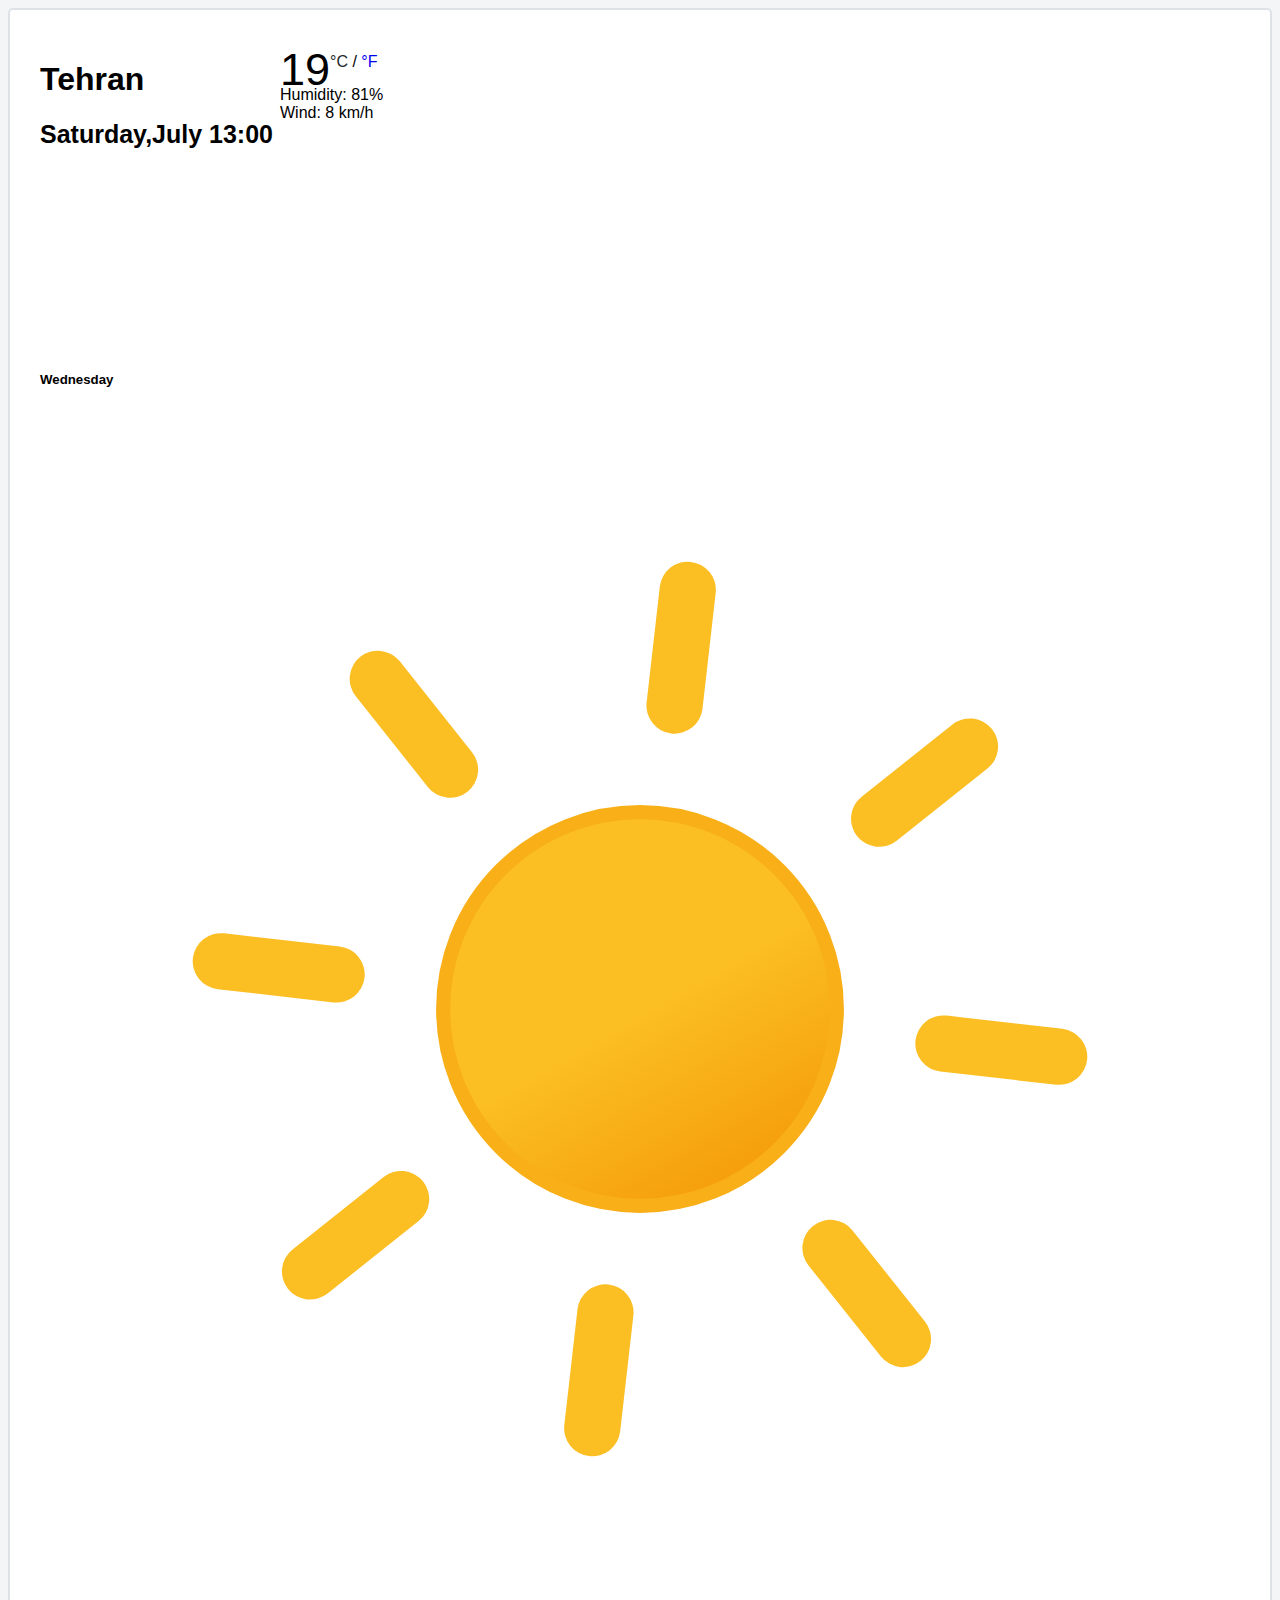
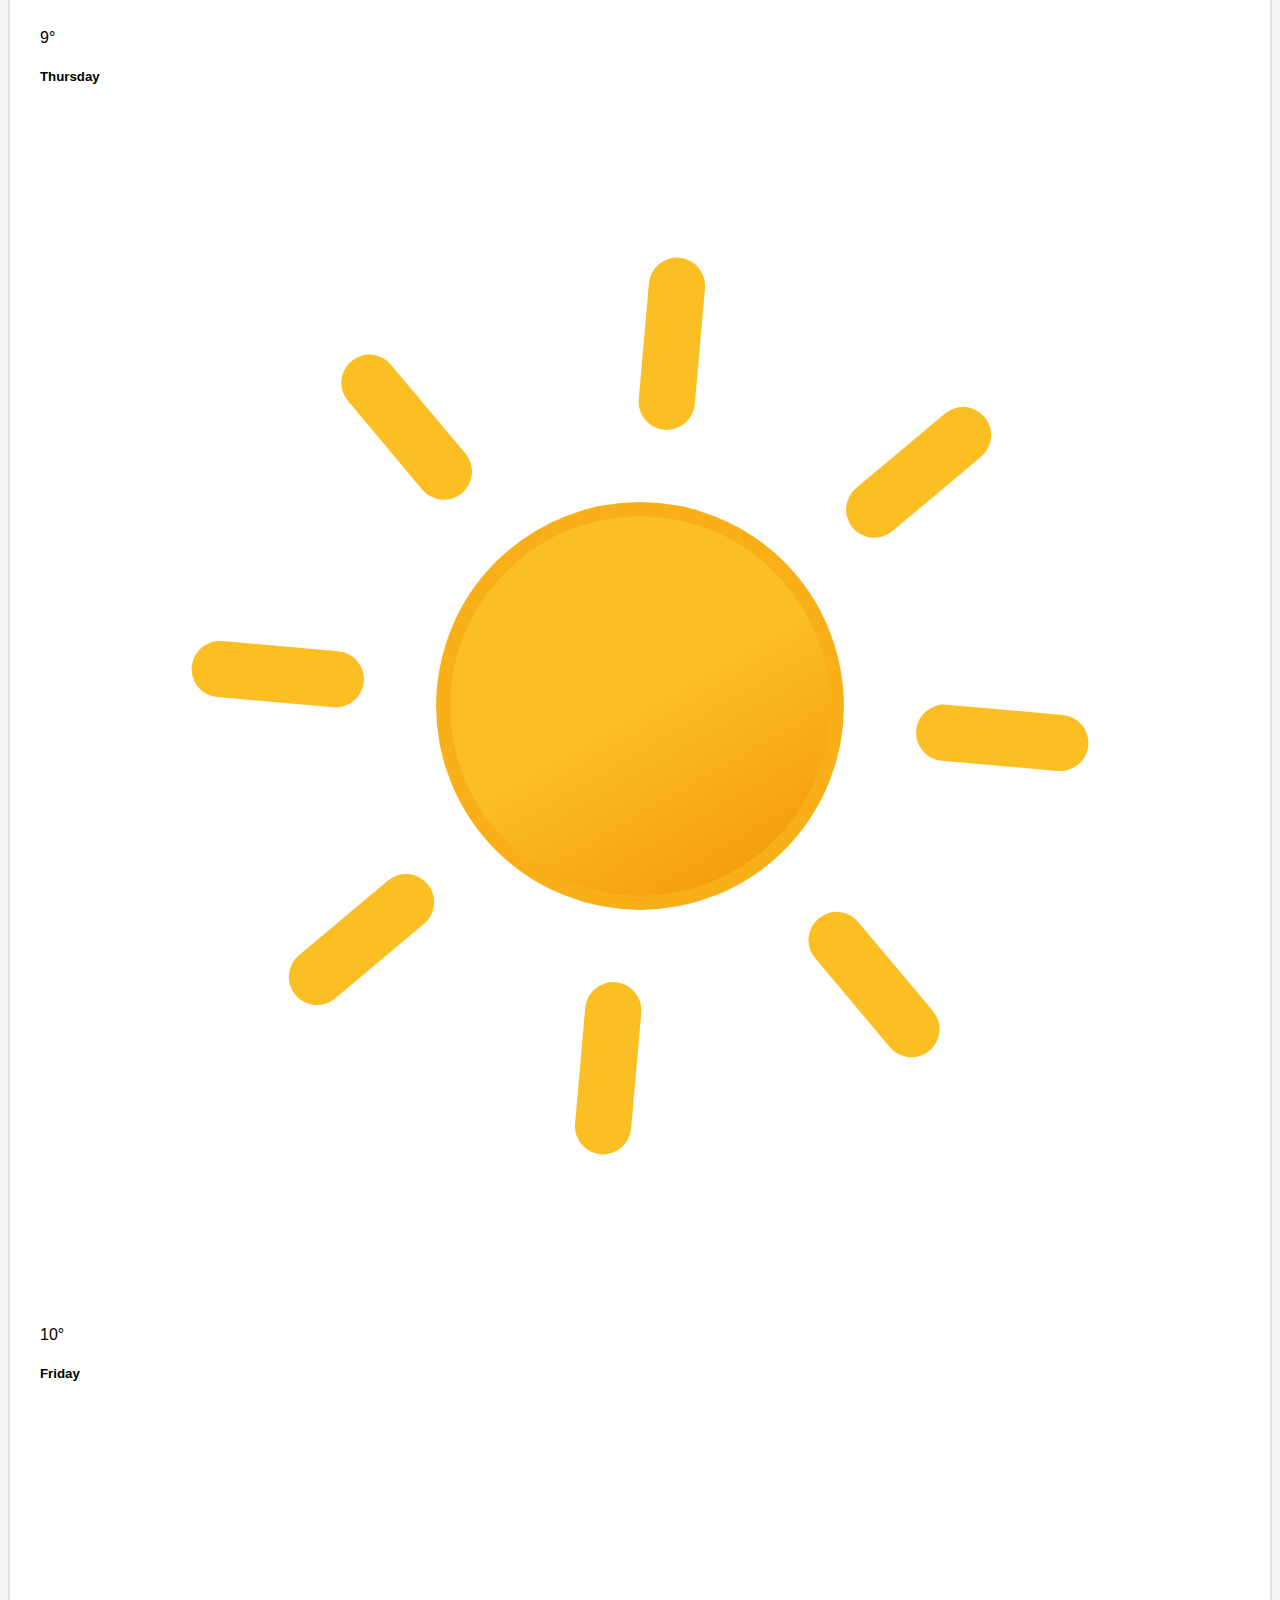
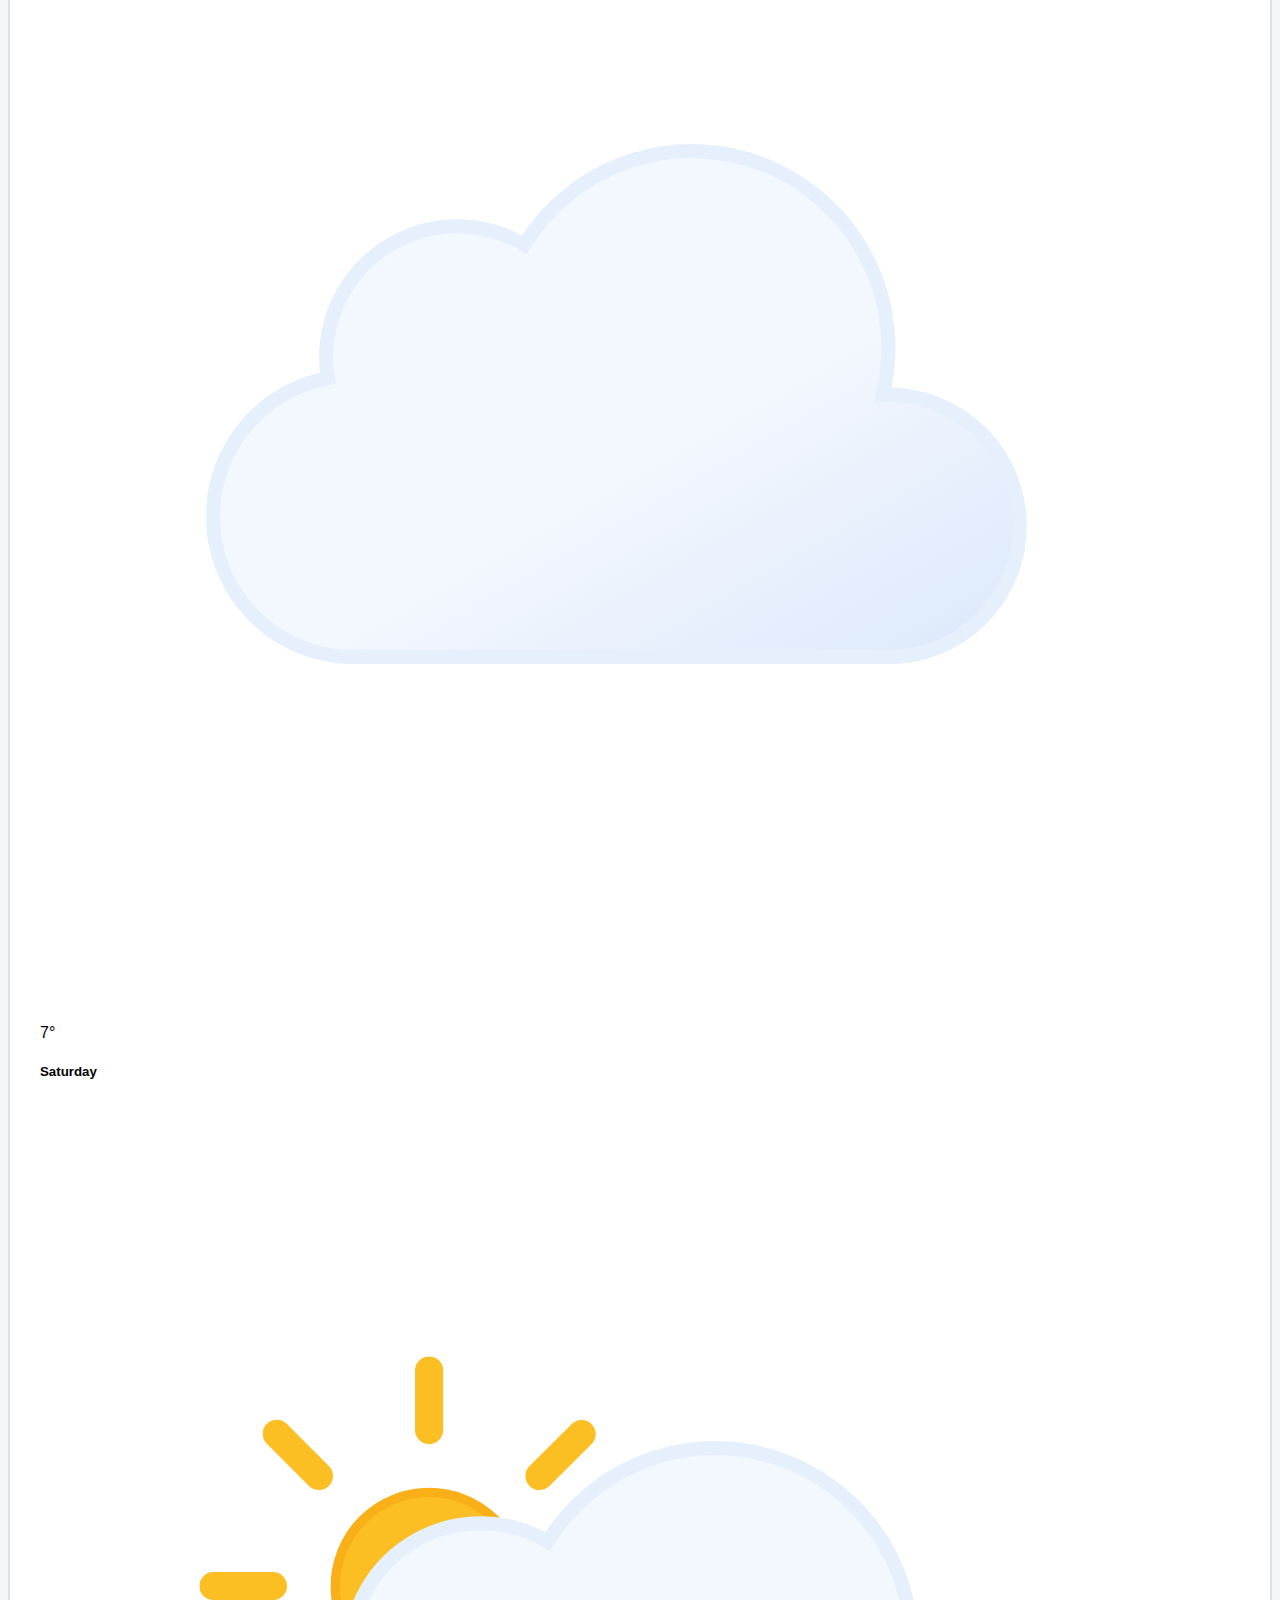
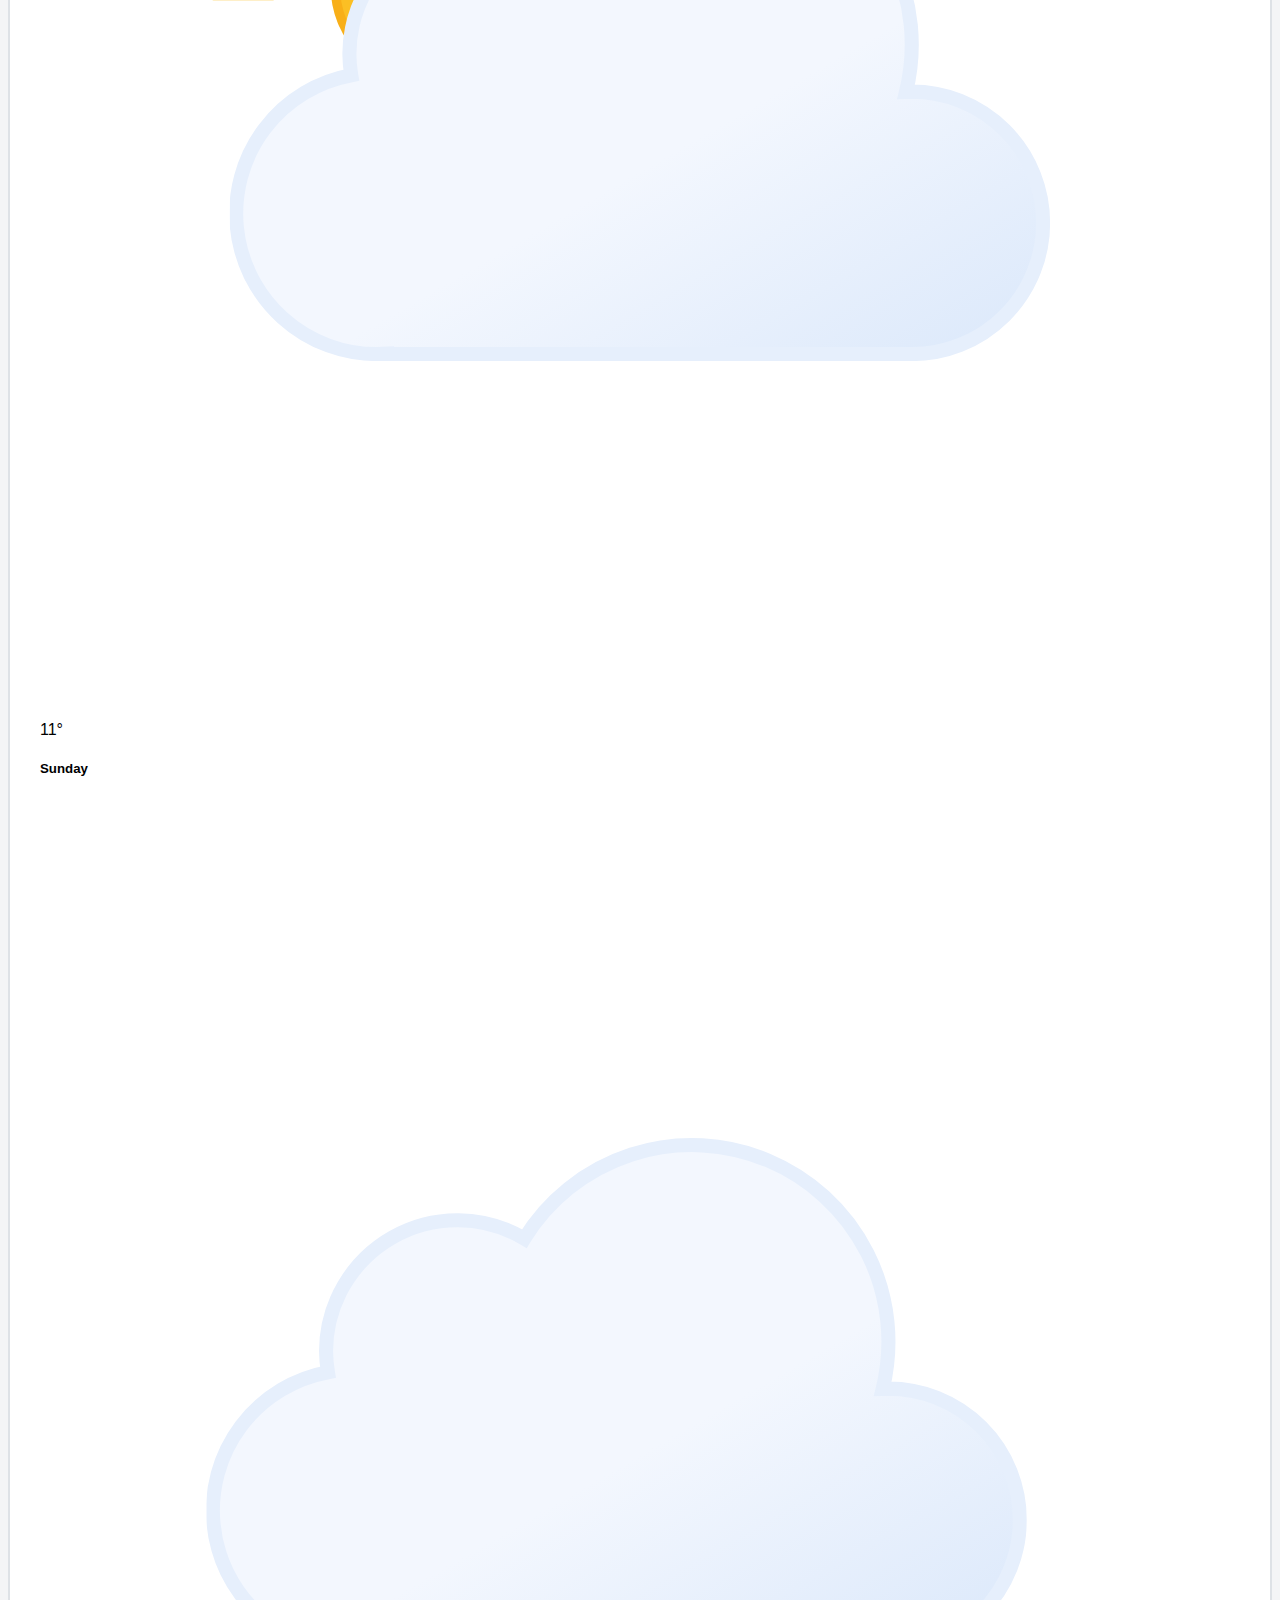
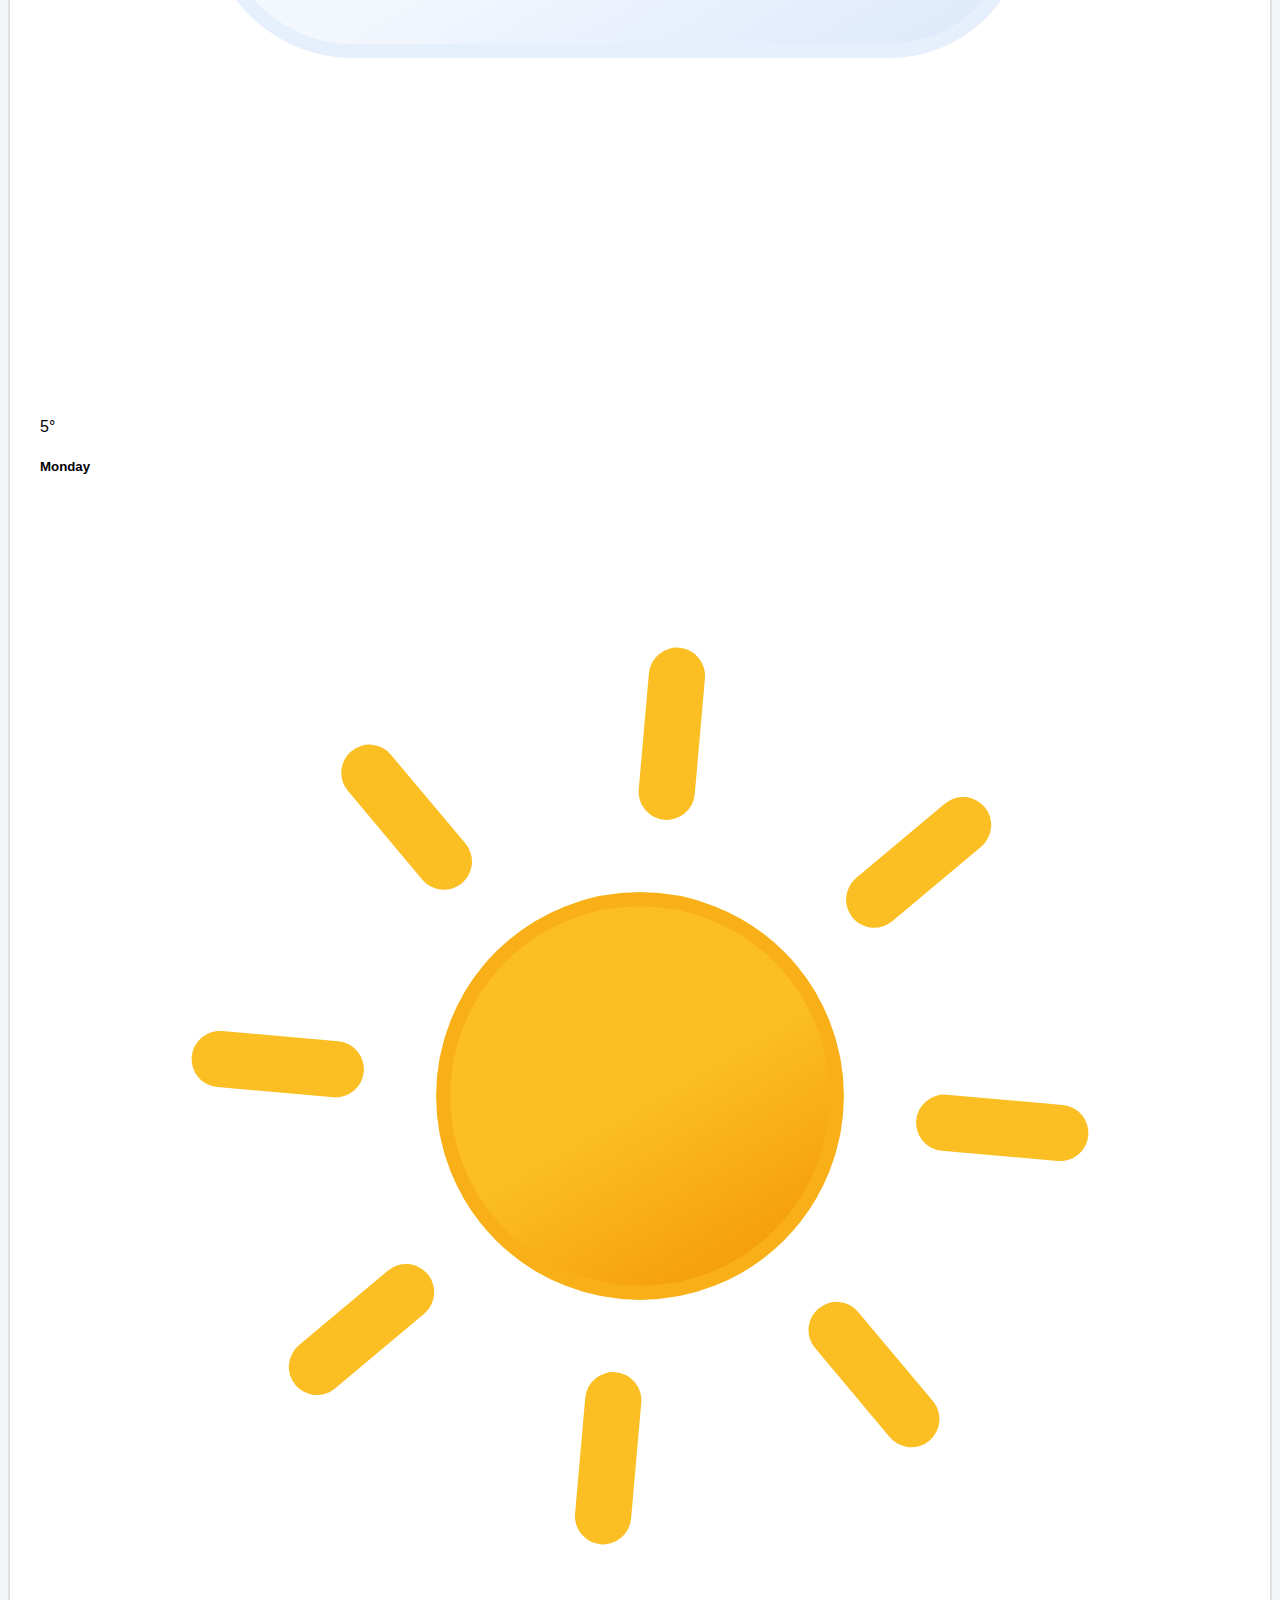
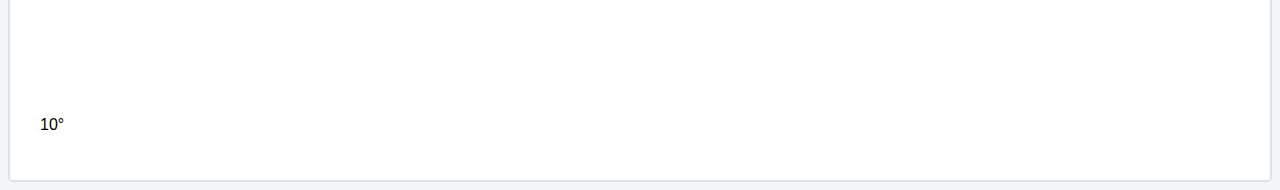
==== weather.html @ 07a8000a "Converted units" ====
<!DOCTYPE html>
<html lang="en">
  <head>
    <meta charset="UTF-8" />
    <meta name="viewport" content="width=device-width, initial-scale=1.0" />
    <title>Weather app</title>
    <link
      href="https://cdn.jsdelivr.net/npm/bootstrap@5.3.1/dist/css/bootstrap.min.css"
      rel="stylesheet"
      integrity="sha384-4bw+/aepP/YC94hEpVNVgiZdgIC5+VKNBQNGCHeKRQN+PtmoHDEXuppvnDJzQIu9"
      crossorigin="anonymous"
    />
    <link rel="stylesheet" href="src/weather.css" />
    <script src="https://cdn.jsdelivr.net/npm/axios@1.1.2/dist/axios.min.js"></script>
  </head>
  <body>
    <div class="container">
      <div>
        <h1 id="city">Tehran</h1>
        <h2>Tue,January24 23:59</h2>
        <div class="card" style="width: 18rem">
          <img src="" class="card-img-top" alt="" id="icon" />
          <div class="card-body"></div>
        </div>
        <ul>
          <li>
            <span id="tempreature">19</span
            ><span class="units"
              ><a href="#" id="celsiusLink" class="active">°C</a> /
              <a href="#" id="fahrenhietLink">°F</a></span
            >
          </li>
          <li class="description">Humidity: <span id="humidity">81</span>%</li>
          <li class="description">Wind: <span id="wind">8</span> km/h</li>
        </ul>
        <form id="search-form">
          <div class="row">
            <div class="col-9">
              <input
                id="search-city"
                type="search"
                placeholder="Search a city"
                class="form-control"
              />
            </div>
            <div class="col-3">
              <input
                type="submit"
                value="search"
                class="form-control btn btn-primary"
              />
              <button type="button" class="btn btn-info">Current</button>
            </div>
          </div>
        </form>
        <div class="row">
          <div class="col-sm-2 mb-3 mb-sm-0">
            <div class="card">
              <div class="card-body">
                <h5 class="card-title">Wednesday</h5>
                <img src="media/clear-day.svg" class="free" />
                <p class="card-text">9°</p>
              </div>
            </div>
          </div>
          <div class="col-sm-2">
            <div class="card">
              <div class="card-body">
                <h5 class="card-title">Thursday</h5>
                <img src="media/clear-day.svg" class="free" />
                <p class="card-text">10°</p>
              </div>
            </div>
          </div>
          <div class="col-sm-2">
            <div class="card">
              <div class="card-body">
                <h5 class="card-title">Friday</h5>
                <img src="media/cloudy.svg" class="free" />
                <p class="card-text">7°</p>
              </div>
            </div>
          </div>
          <div class="col-sm-2">
            <div class="card">
              <div class="card-body">
                <h5 class="card-title">Saturday</h5>
                <img src="media/partly-cloudy-day.svg" class="free" />
                <p class="card-text">11°</p>
              </div>
            </div>
          </div>
          <div class="col-sm-2">
            <div class="card">
              <div class="card-body">
                <h5 class="card-title">Sunday</h5>
                <img src="media/cloudy.svg" class="free" />
                <p class="card-text">5°</p>
              </div>
            </div>
          </div>
          <div class="col-sm-2">
            <div class="card">
              <div class="card-body">
                <h5 class="card-title">Monday</h5>
                <img src="media/clear-day.svg" class="free" />
                <p class="card-text">10°</p>
              </div>
            </div>
          </div>
        </div>
      </div>
    </div>
  </body>
  <script src="src/weather.js"></script>
</html>
---- src/weather.css ----
body {
  background-color: #f4f5f6;
  font-family: Arial, Helvetica, sans-serif;
}
.container {
  padding: 30px;
  border: 2px solid #dee2e6;
  border-radius: 5px;
  background-color: #fff;
}
h2 {
  font-size: 25px;
}
#icon {
  max-width: 60%;
}
ul {
  list-style: none;
  position: relative;
  bottom: 160px;
  left: 200px;
}
#tempreature {
  font-size: 45px;
}
.units {
  position: relative;
  bottom: 18px;
}
a {
  text-decoration: none;
}
.active {
  color: #212529;

  cursor: default;
}
.active:hover {
  text-decoration: none;
}
.description {
  position: relative;
  bottom: 10px;
}
form {
  position: relative;
  max-width: 450px;
  bottom: 425px;
  left: 500px;
}
.btn-info {
  position: relative;
  bottom: 38px;
  left: 120px;
}

.card {
  border-color: #fff;
}
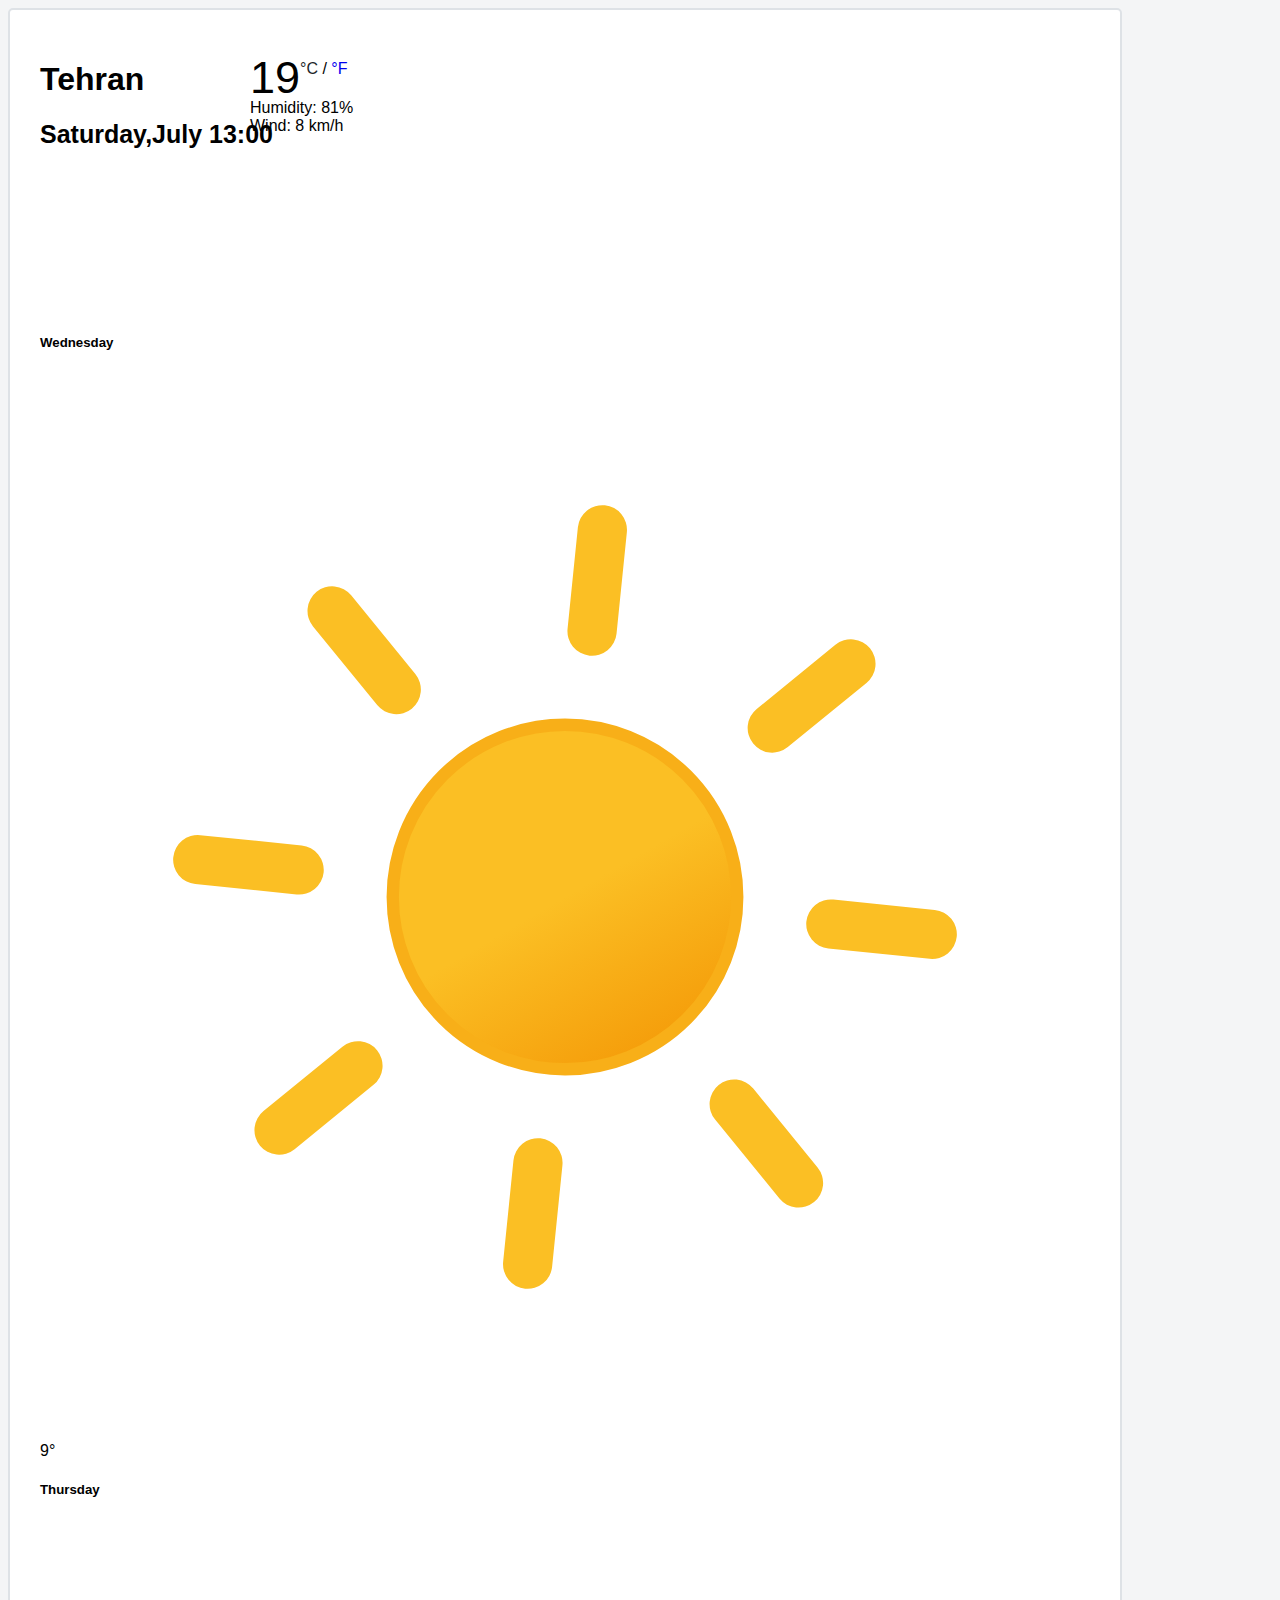
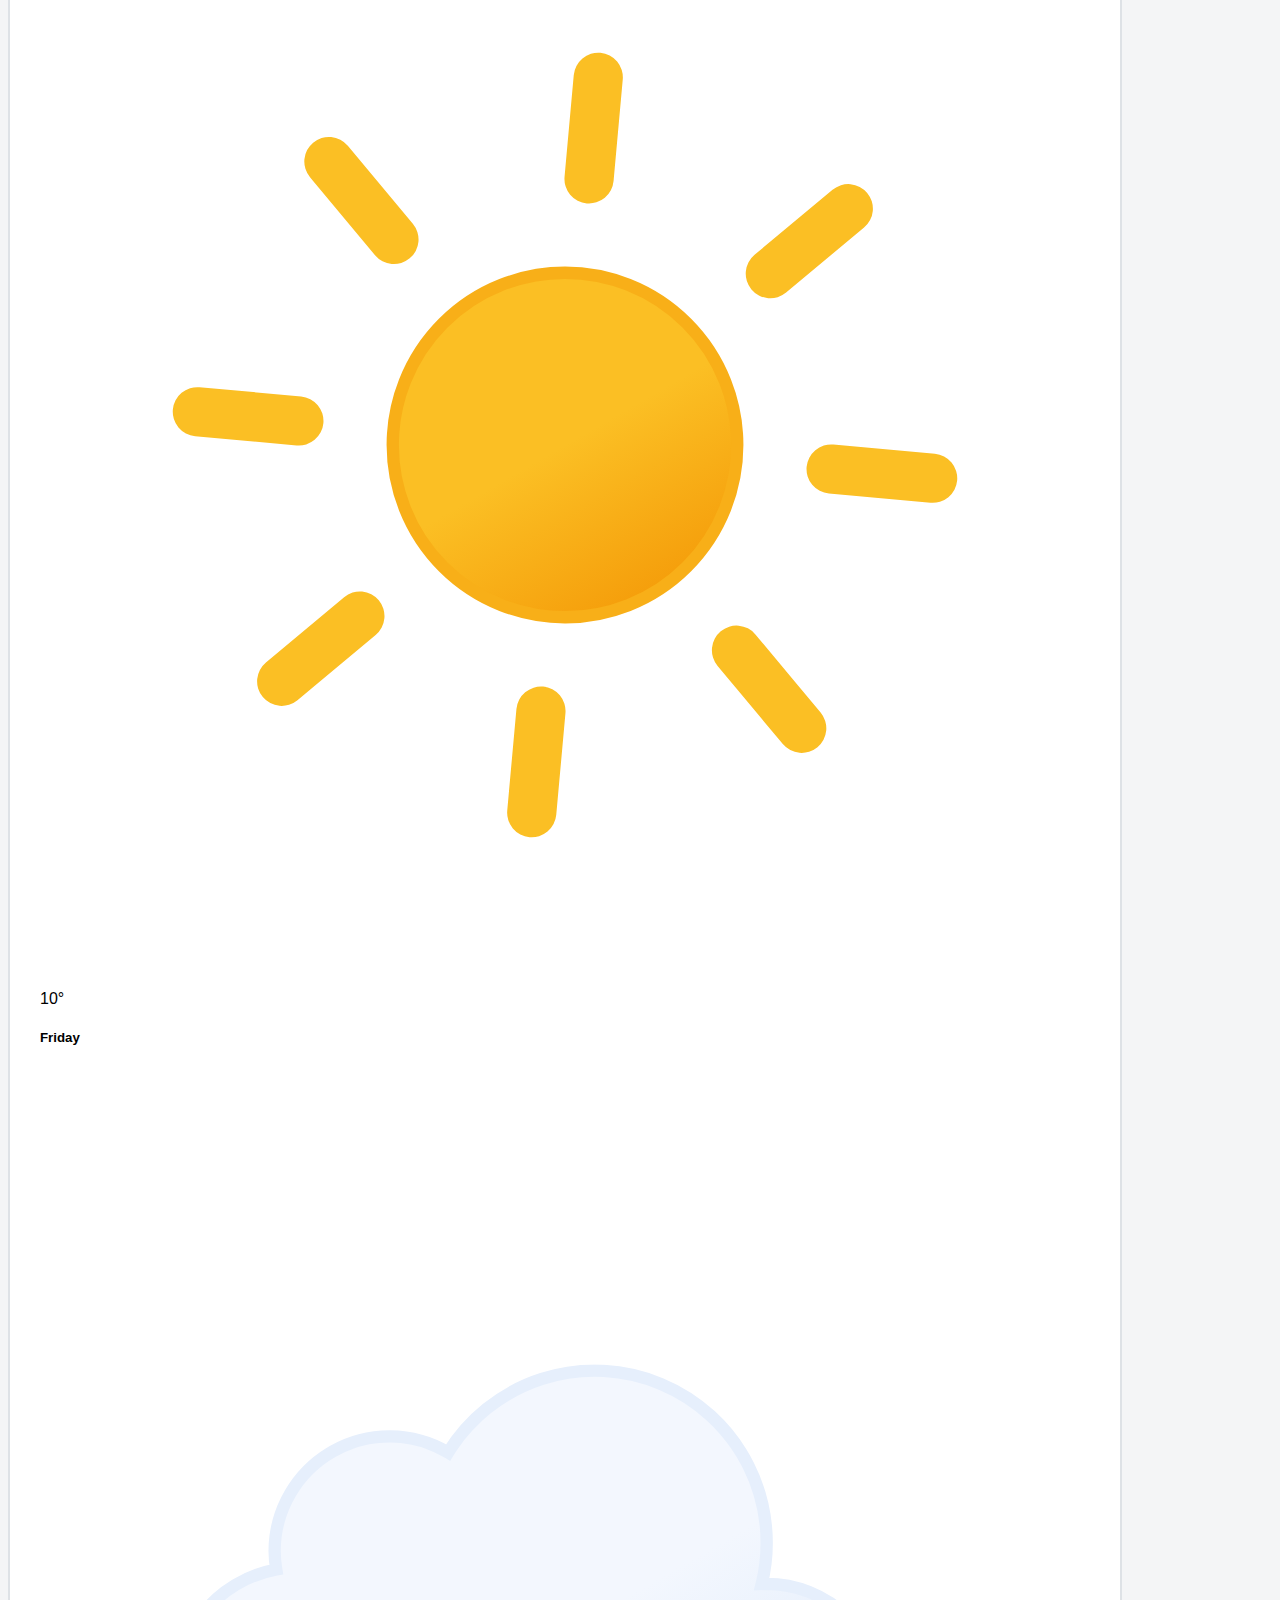
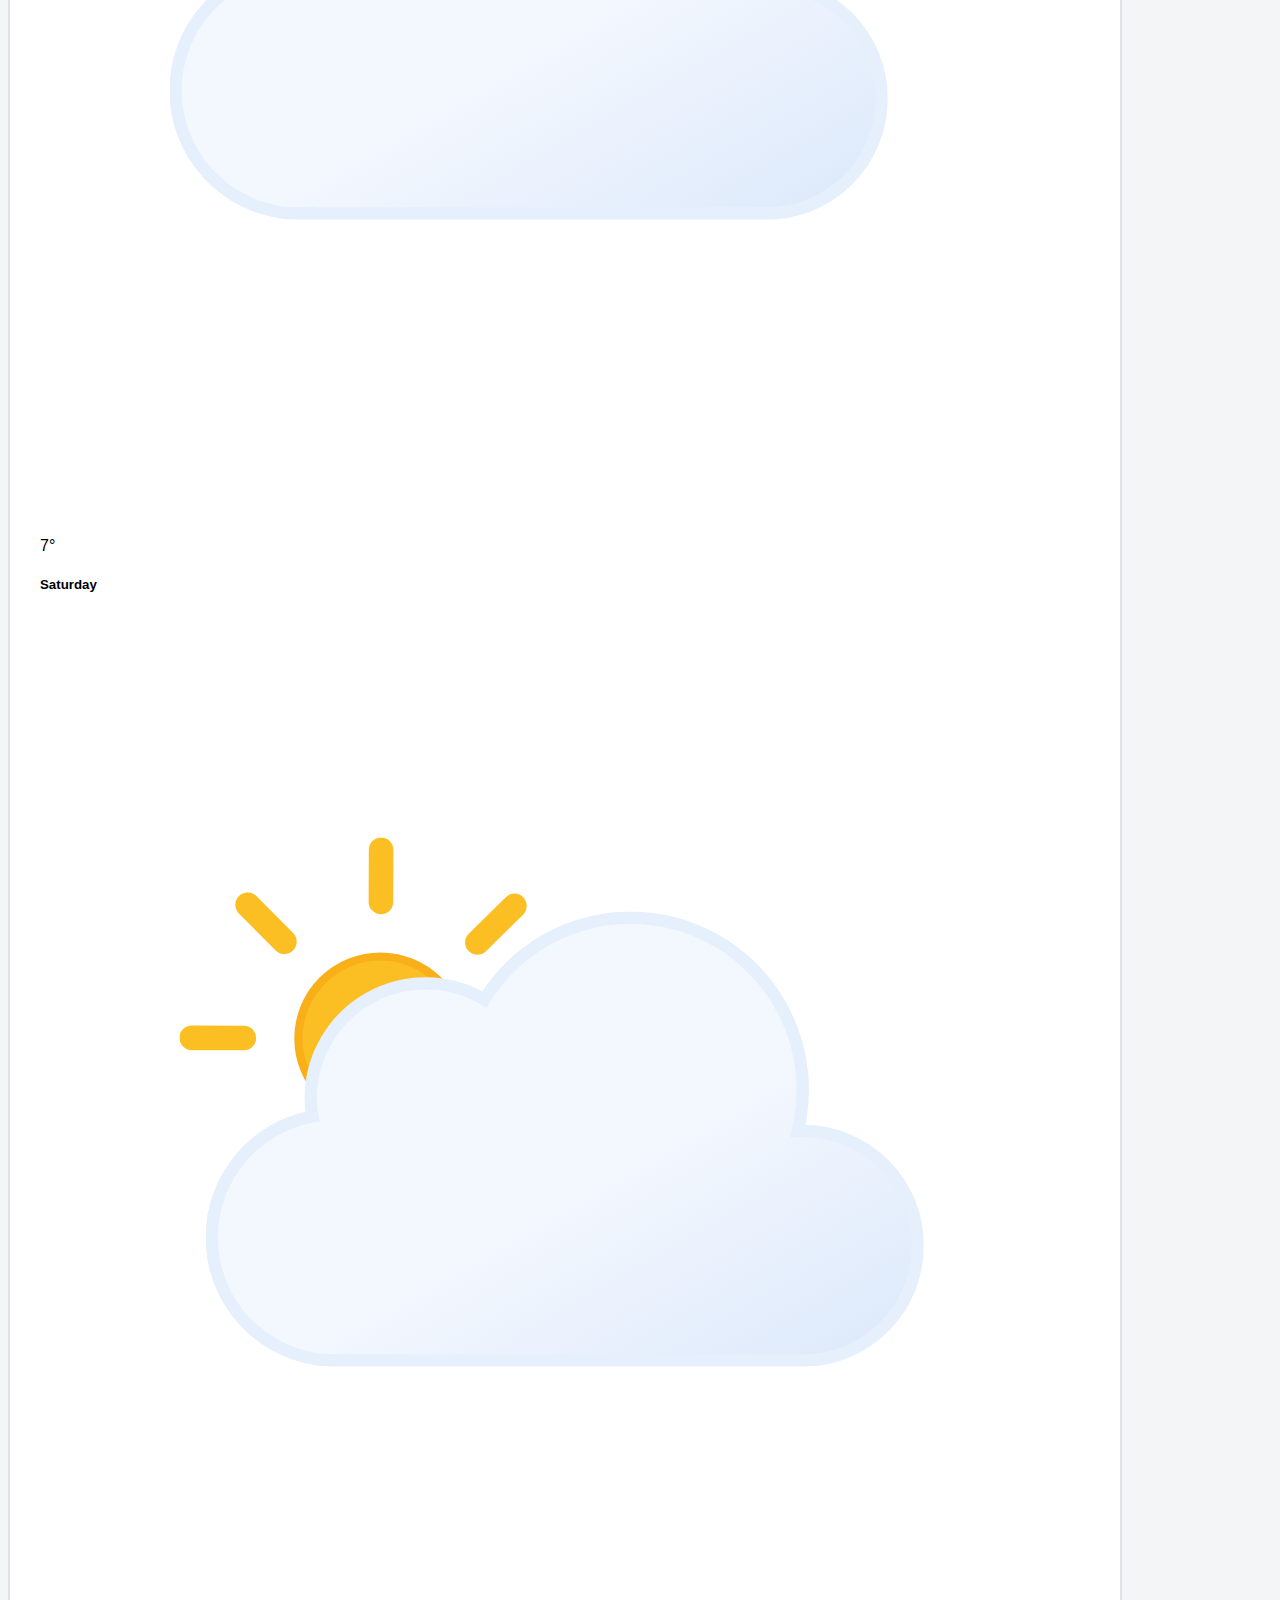
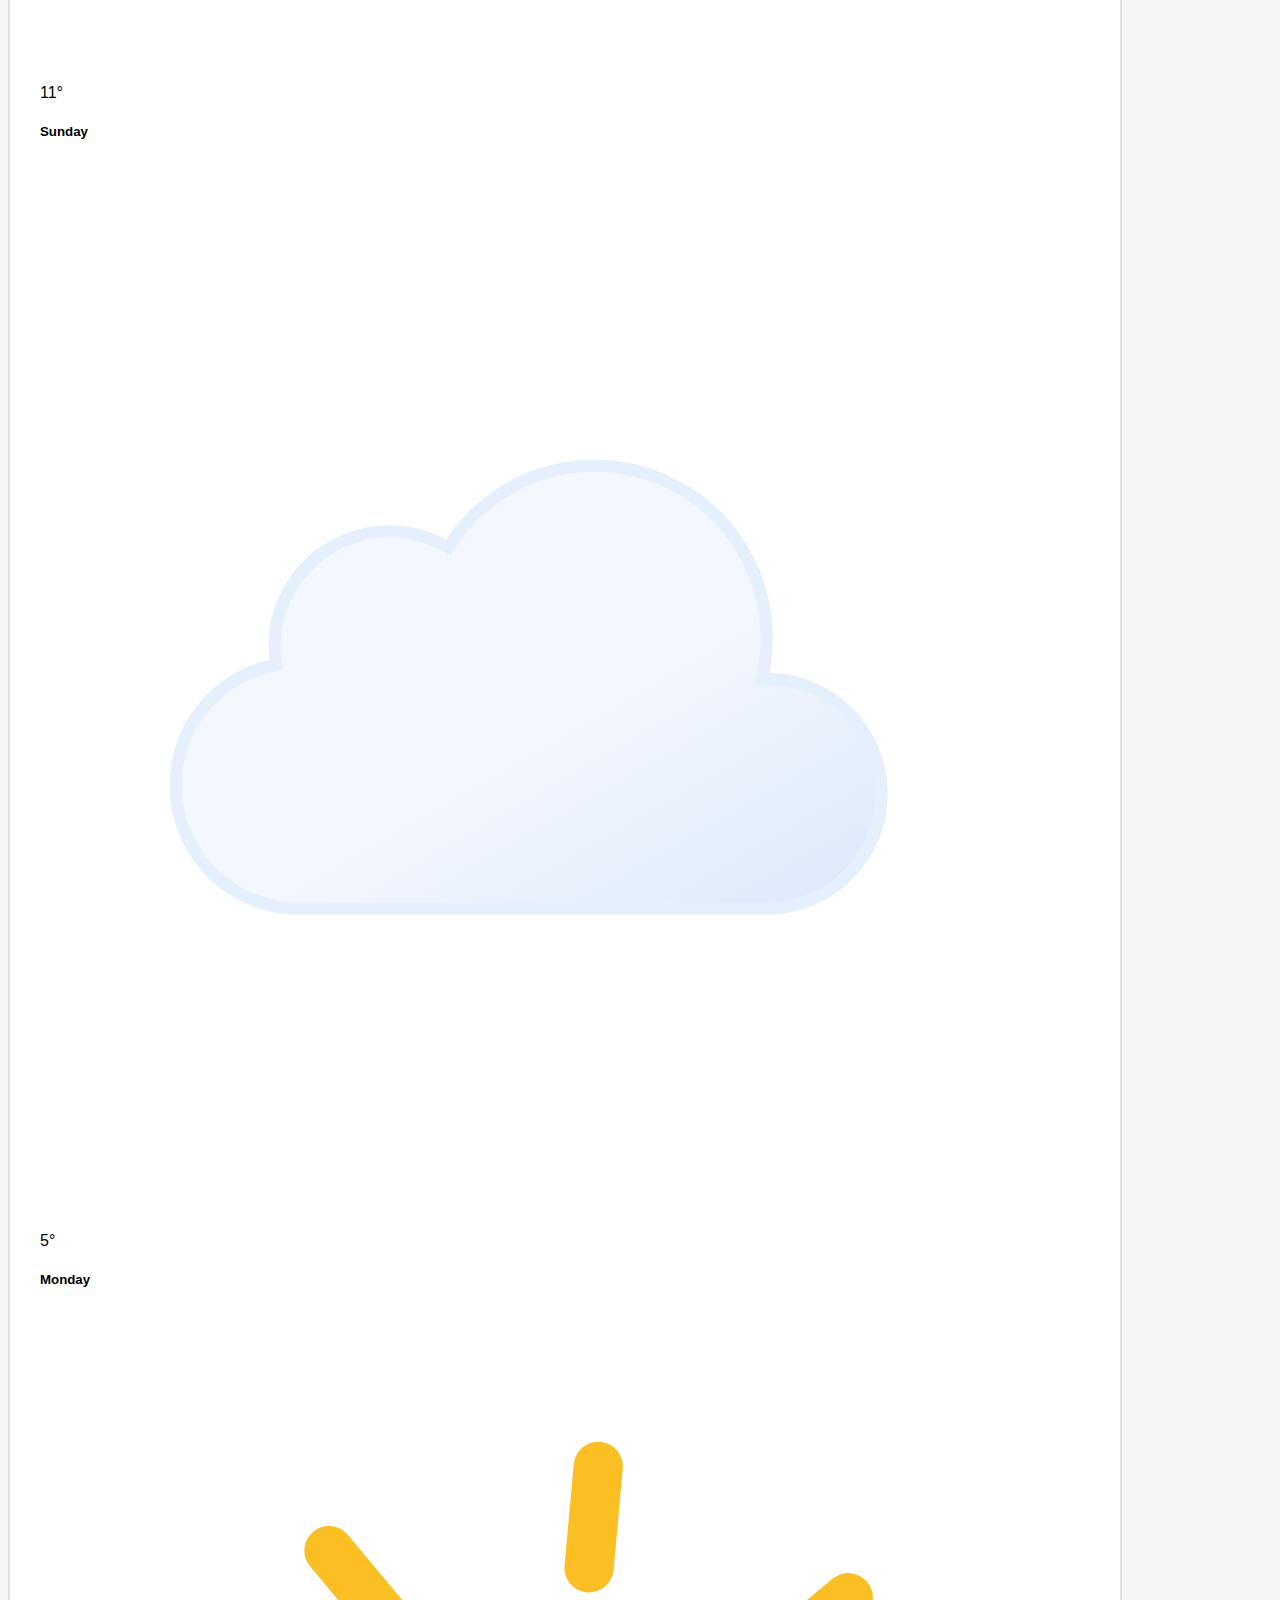
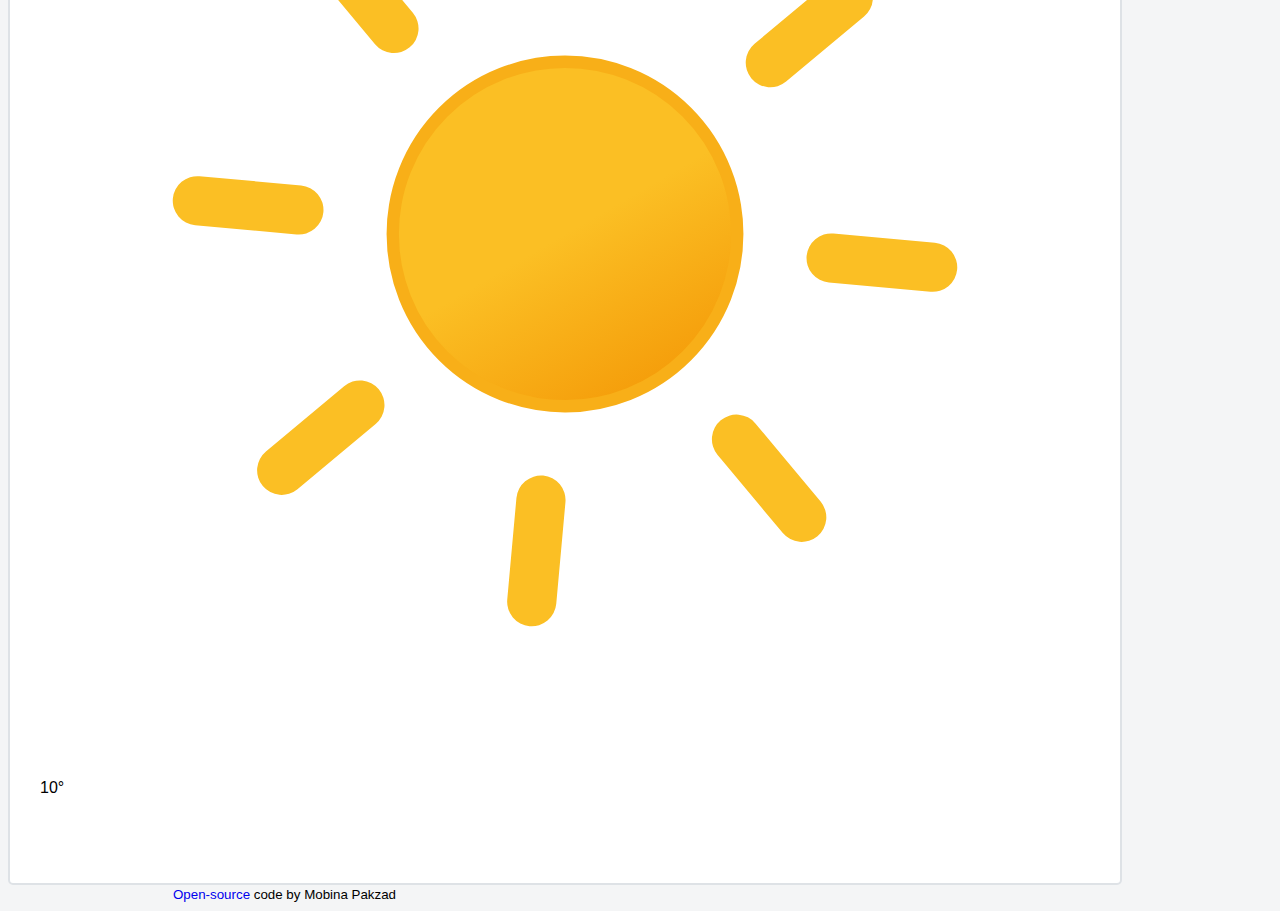
==== commit 7c838d59: "Added weather description and updated style" ====
--- a/weather.html
+++ b/weather.html
@@ -18,6 +18,7 @@
       <div>
         <h1 id="city">Tehran</h1>
         <h2>Tue,January24 23:59</h2>
+        <h3></h3>
         <div class="card" style="width: 18rem">
           <img src="" class="card-img-top" alt="" id="icon" />
           <div class="card-body"></div>
@@ -53,7 +54,7 @@
             </div>
           </div>
         </form>
-        <div class="row">
+        <div class="row" id="forecast">
           <div class="col-sm-2 mb-3 mb-sm-0">
             <div class="card">
               <div class="card-body">
@@ -111,6 +112,7 @@
         </div>
       </div>
     </div>
+    <small><a href="#">Open-source</a> code by Mobina Pakzad</small>
   </body>
   <script src="src/weather.js"></script>
 </html>
--- a/src/weather.css
+++ b/src/weather.css
@@ -7,25 +7,31 @@
   border: 2px solid #dee2e6;
   border-radius: 5px;
   background-color: #fff;
+  max-width: 1050px;
 }
 h2 {
   font-size: 25px;
 }
+h3 {
+  font-size: 24px;
+}
 #icon {
-  max-width: 60%;
+  max-width: 135px;
+  position: relative;
+  bottom: 2px;
 }
 ul {
   list-style: none;
   position: relative;
-  bottom: 160px;
-  left: 200px;
+  bottom: 155px;
+  left: 170px;
 }
 #tempreature {
   font-size: 45px;
 }
 .units {
   position: relative;
-  bottom: 18px;
+  bottom: 19px;
 }
 a {
   text-decoration: none;
@@ -40,20 +46,27 @@
 }
 .description {
   position: relative;
-  bottom: 10px;
+  bottom: 5px;
 }
 form {
   position: relative;
-  max-width: 450px;
-  bottom: 425px;
+  max-width: 350px;
+  bottom: 426px;
   left: 500px;
 }
 .btn-info {
   position: relative;
   bottom: 38px;
-  left: 120px;
+  left: 95px;
 }
 
 .card {
   border-color: #fff;
 }
+#forecast {
+  position: relative;
+  bottom: 40px;
+}
+small {
+  margin-left: 165px;
+}
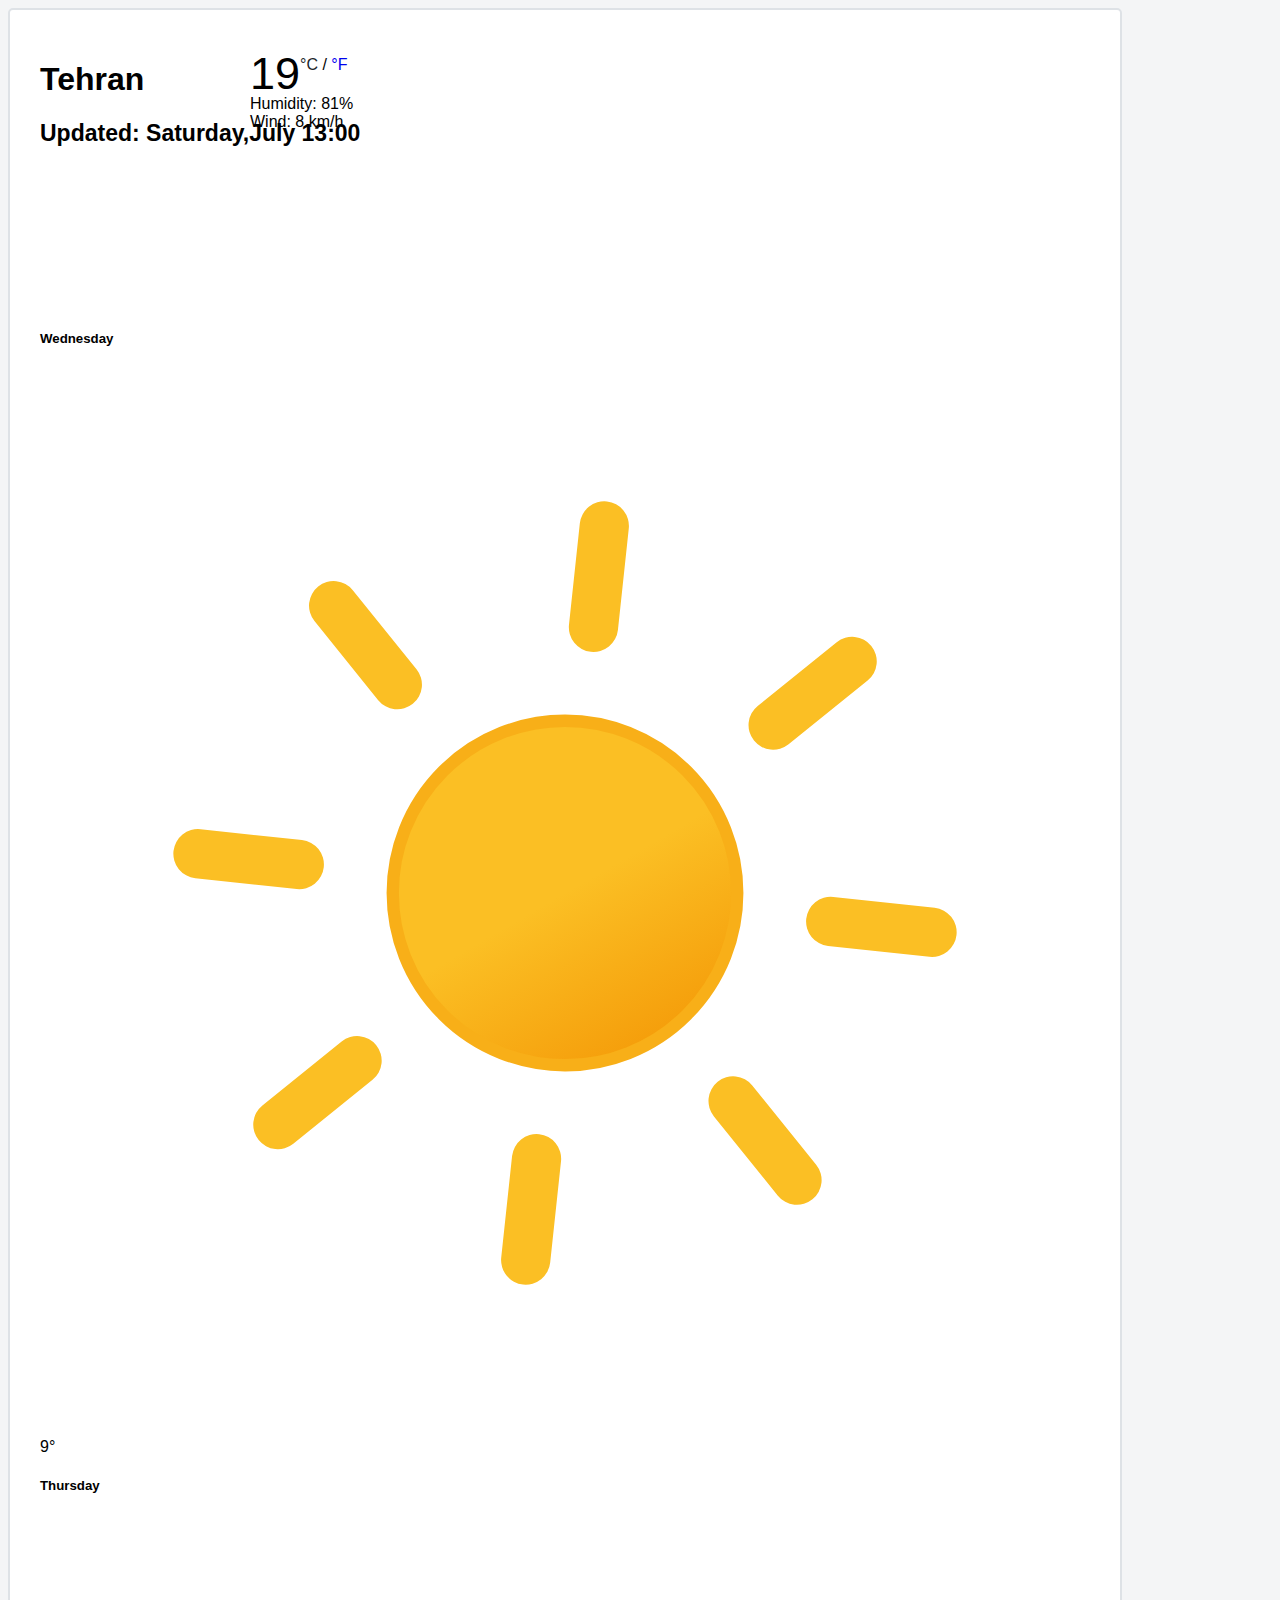
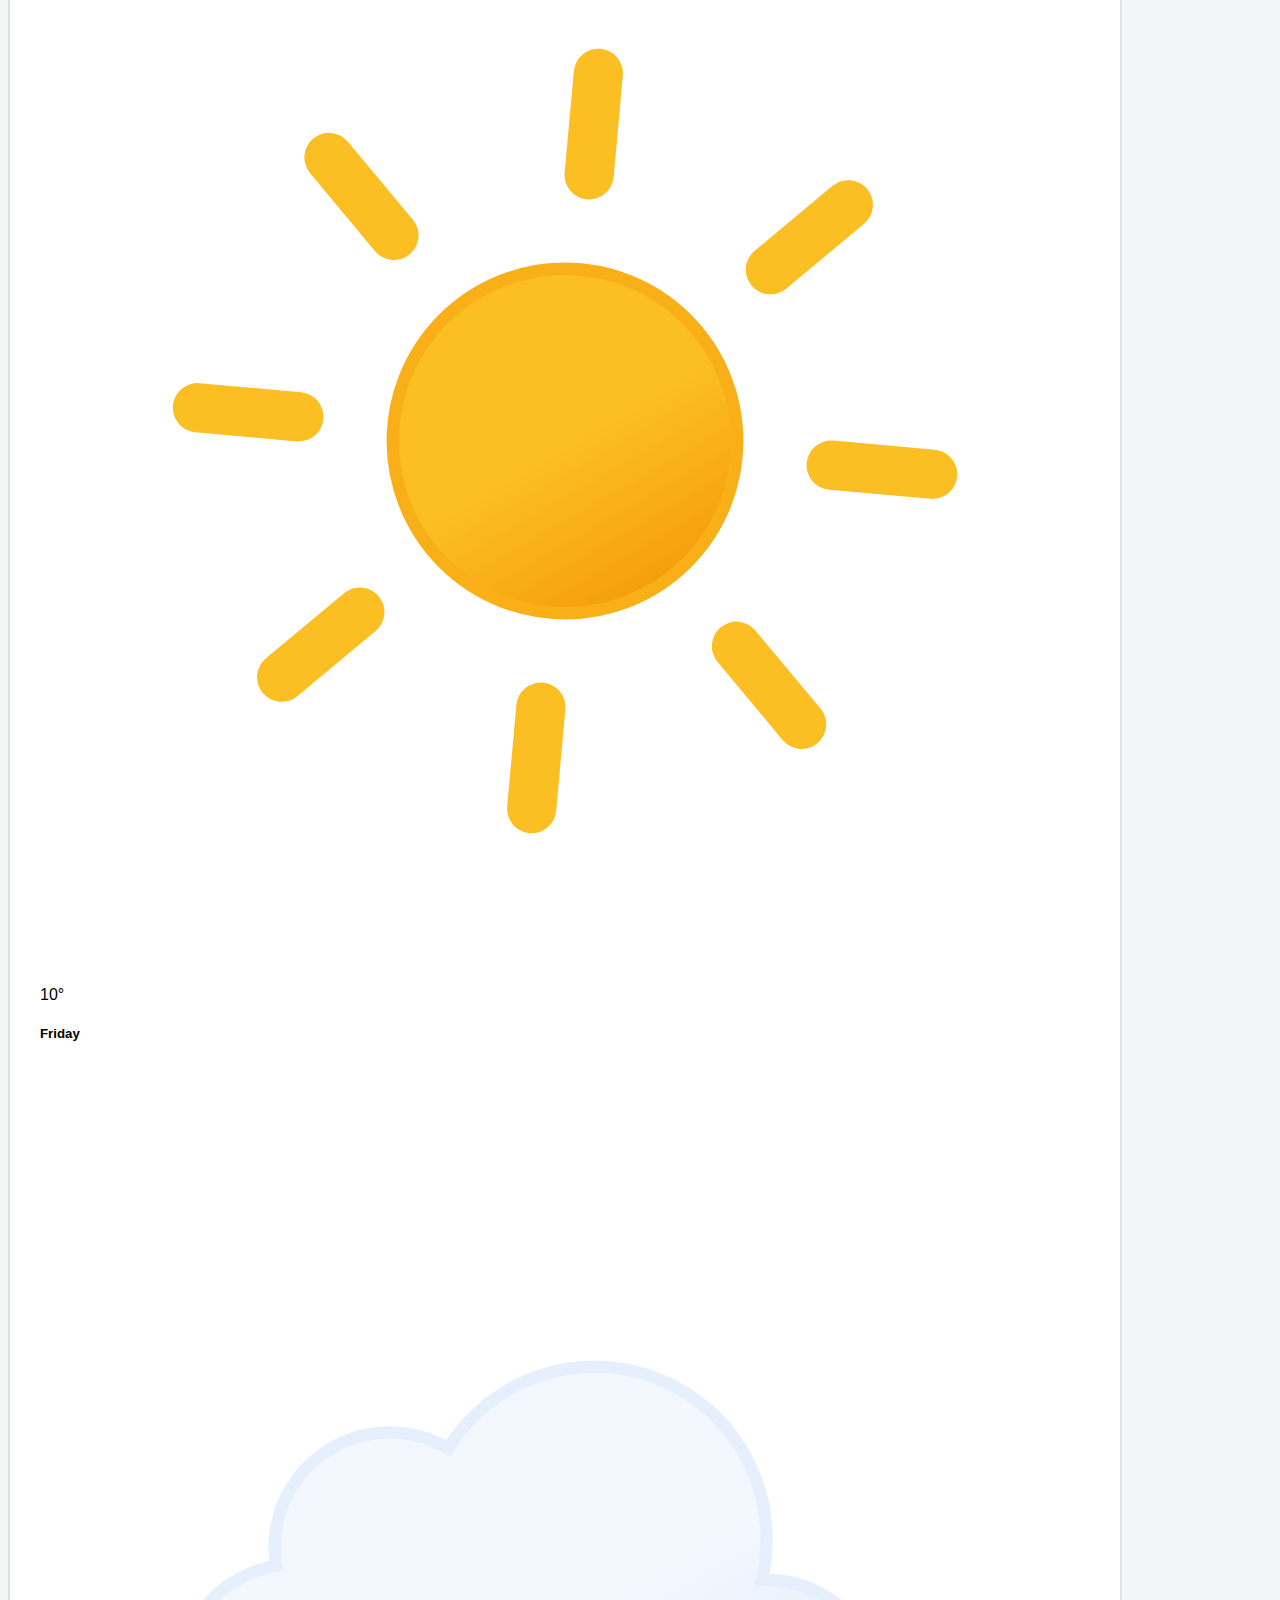
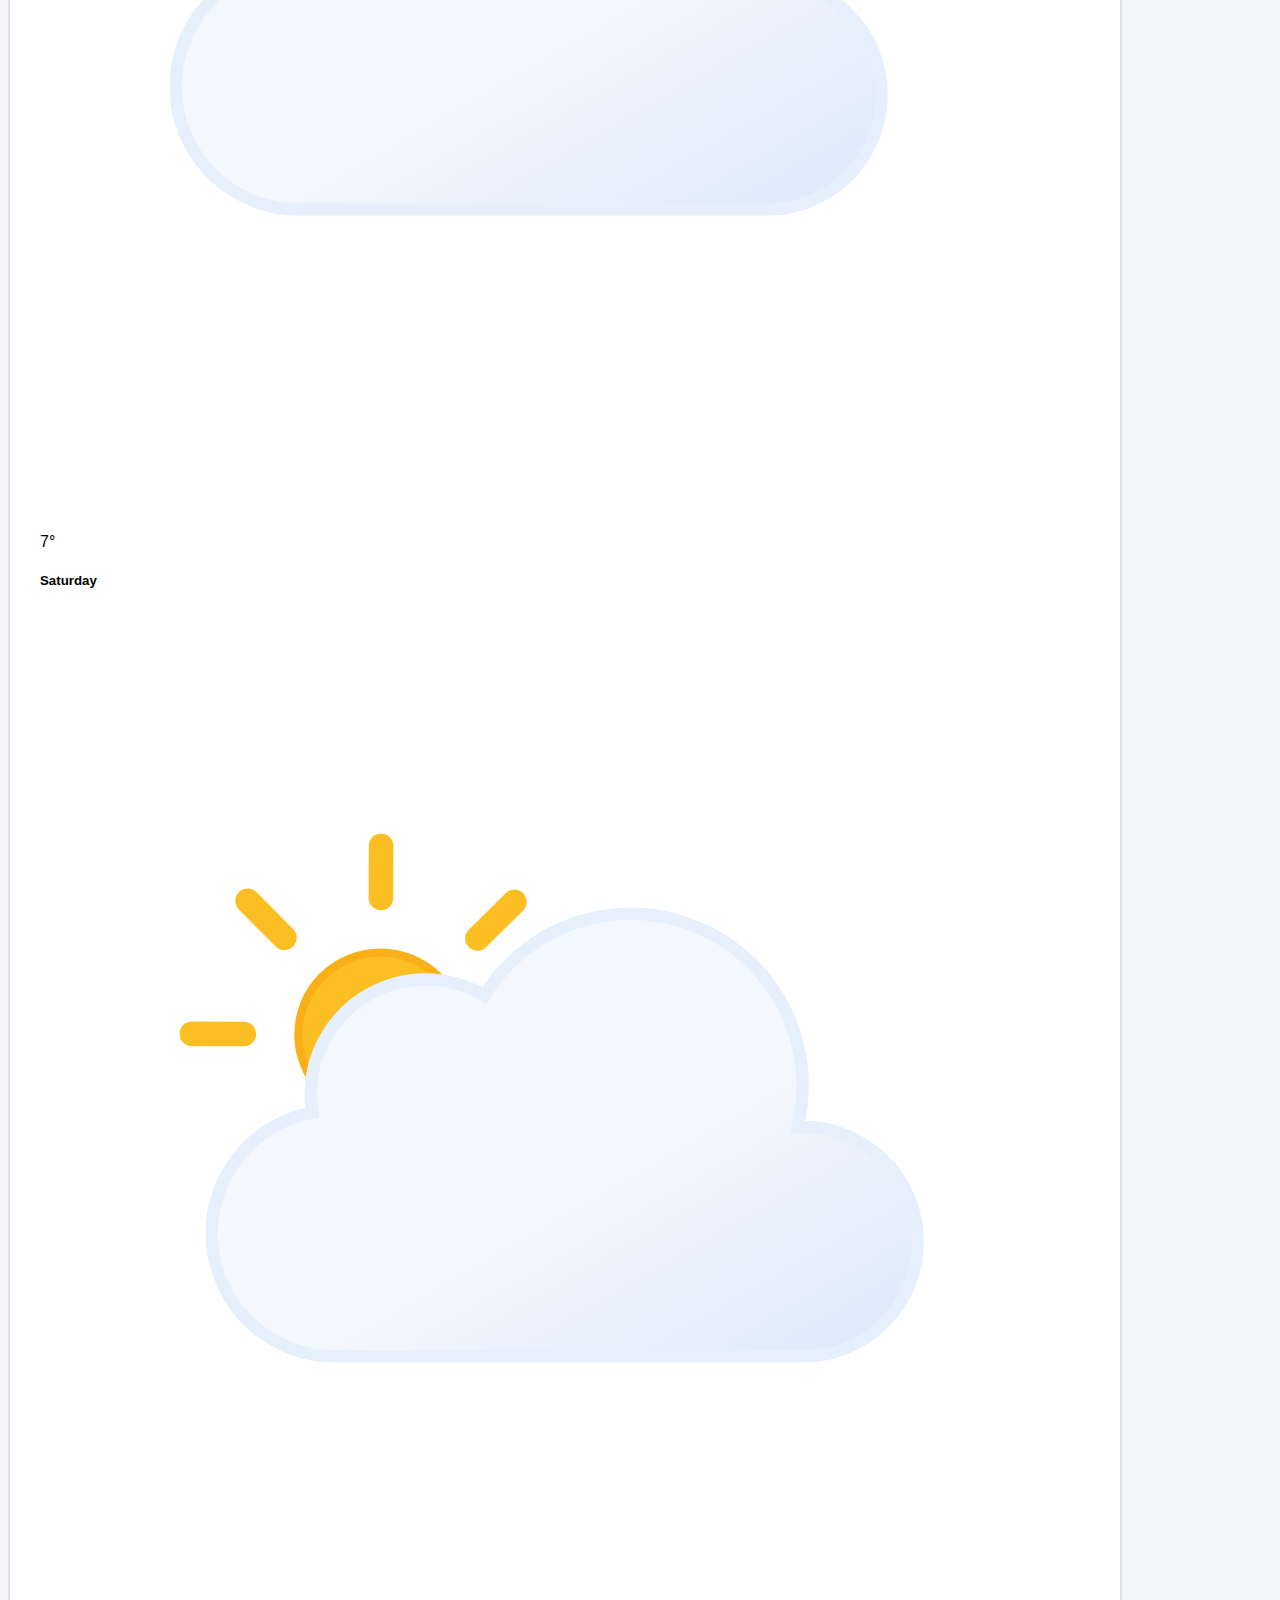
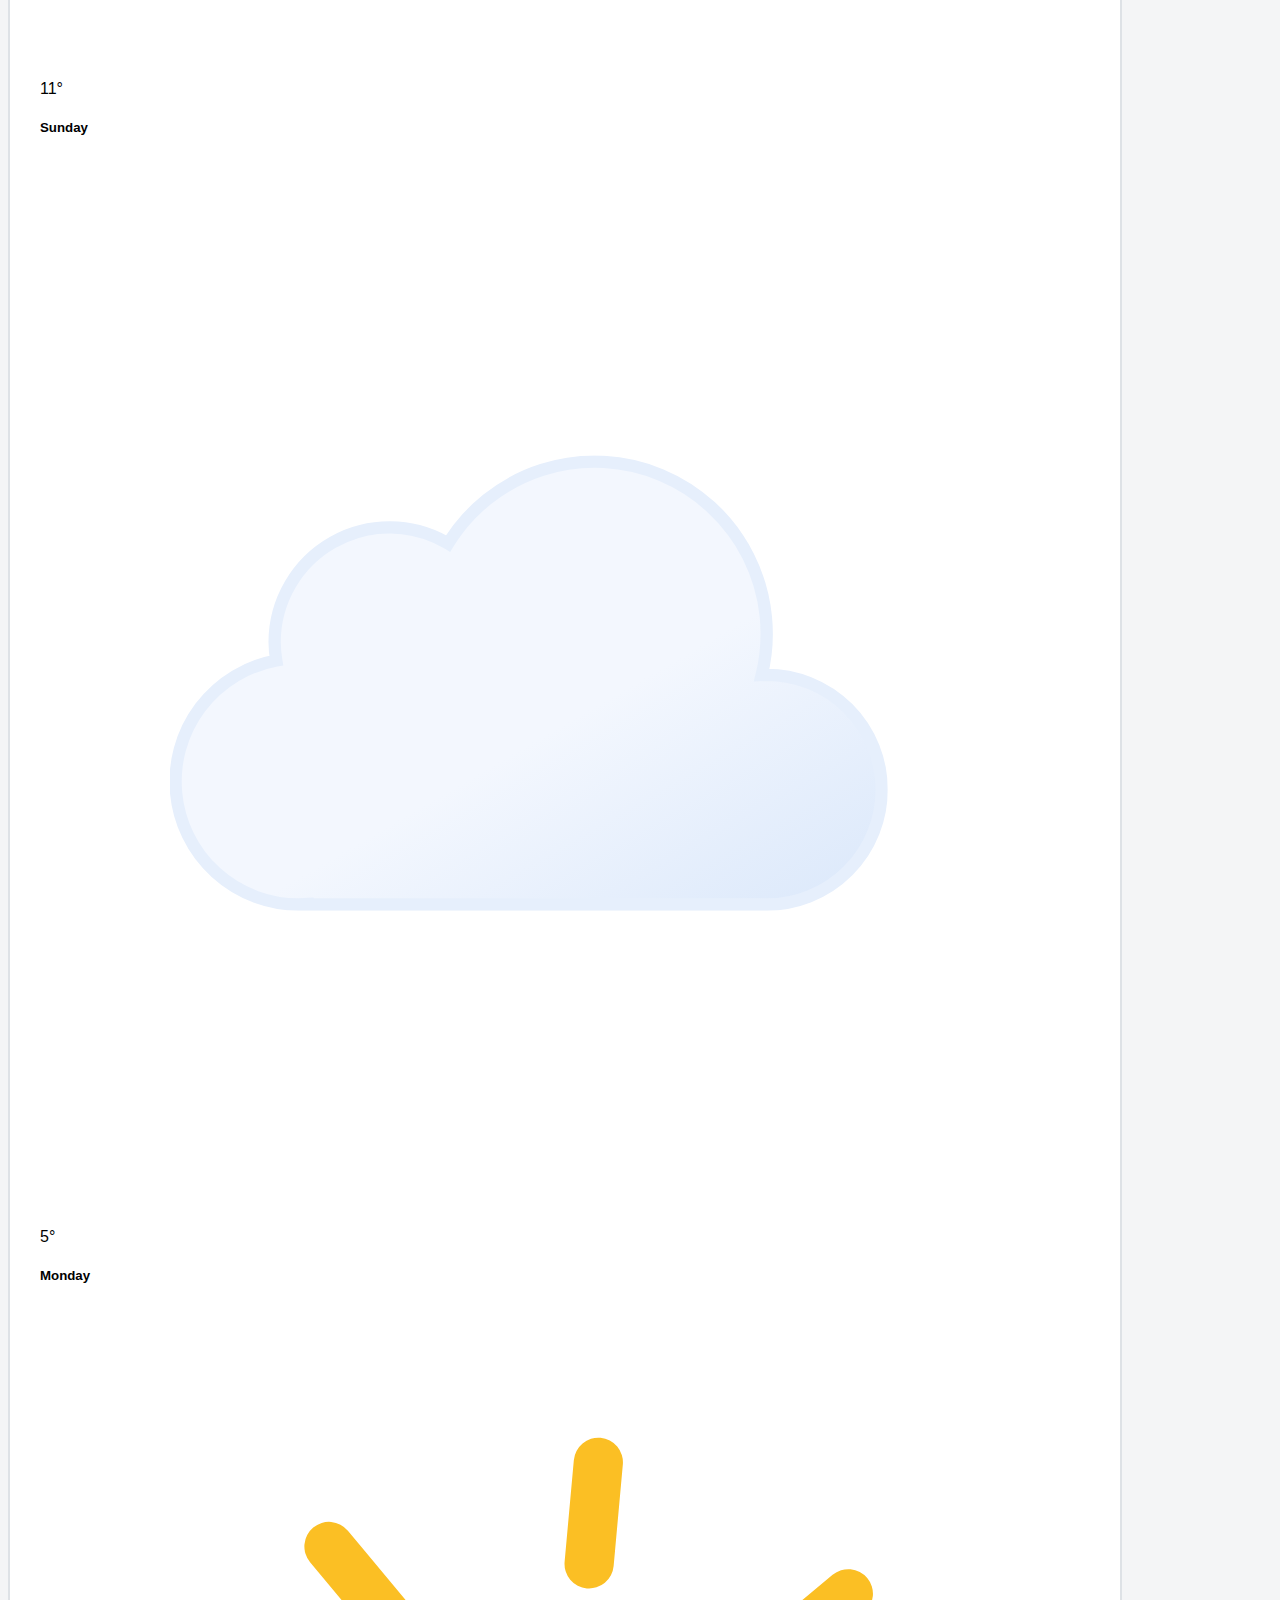
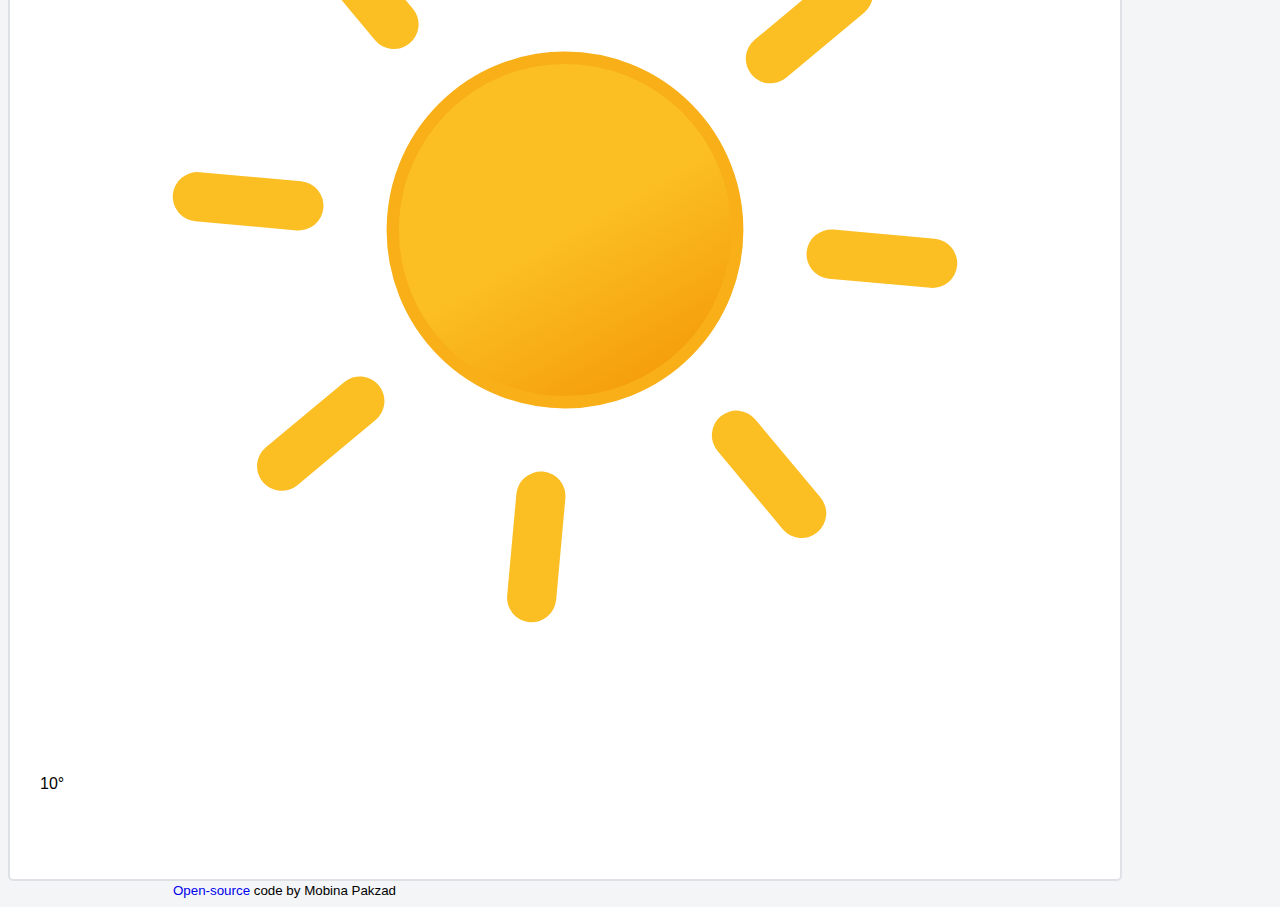
==== commit 89208d5b: "Updated description and ip" ====
--- a/weather.html
+++ b/weather.html
@@ -17,7 +17,7 @@
     <div class="container">
       <div>
         <h1 id="city">Tehran</h1>
-        <h2>Tue,January24 23:59</h2>
+        <h2>Updated: <span id="date"> Tue,January24 23:59</span></h2>
         <h3></h3>
         <div class="card" style="width: 18rem">
           <img src="" class="card-img-top" alt="" id="icon" />
--- a/src/weather.css
+++ b/src/weather.css
@@ -10,10 +10,10 @@
   max-width: 1050px;
 }
 h2 {
-  font-size: 25px;
+  font-size: 23px;
 }
 h3 {
-  font-size: 24px;
+  font-size: 22px;
 }
 #icon {
   max-width: 135px;
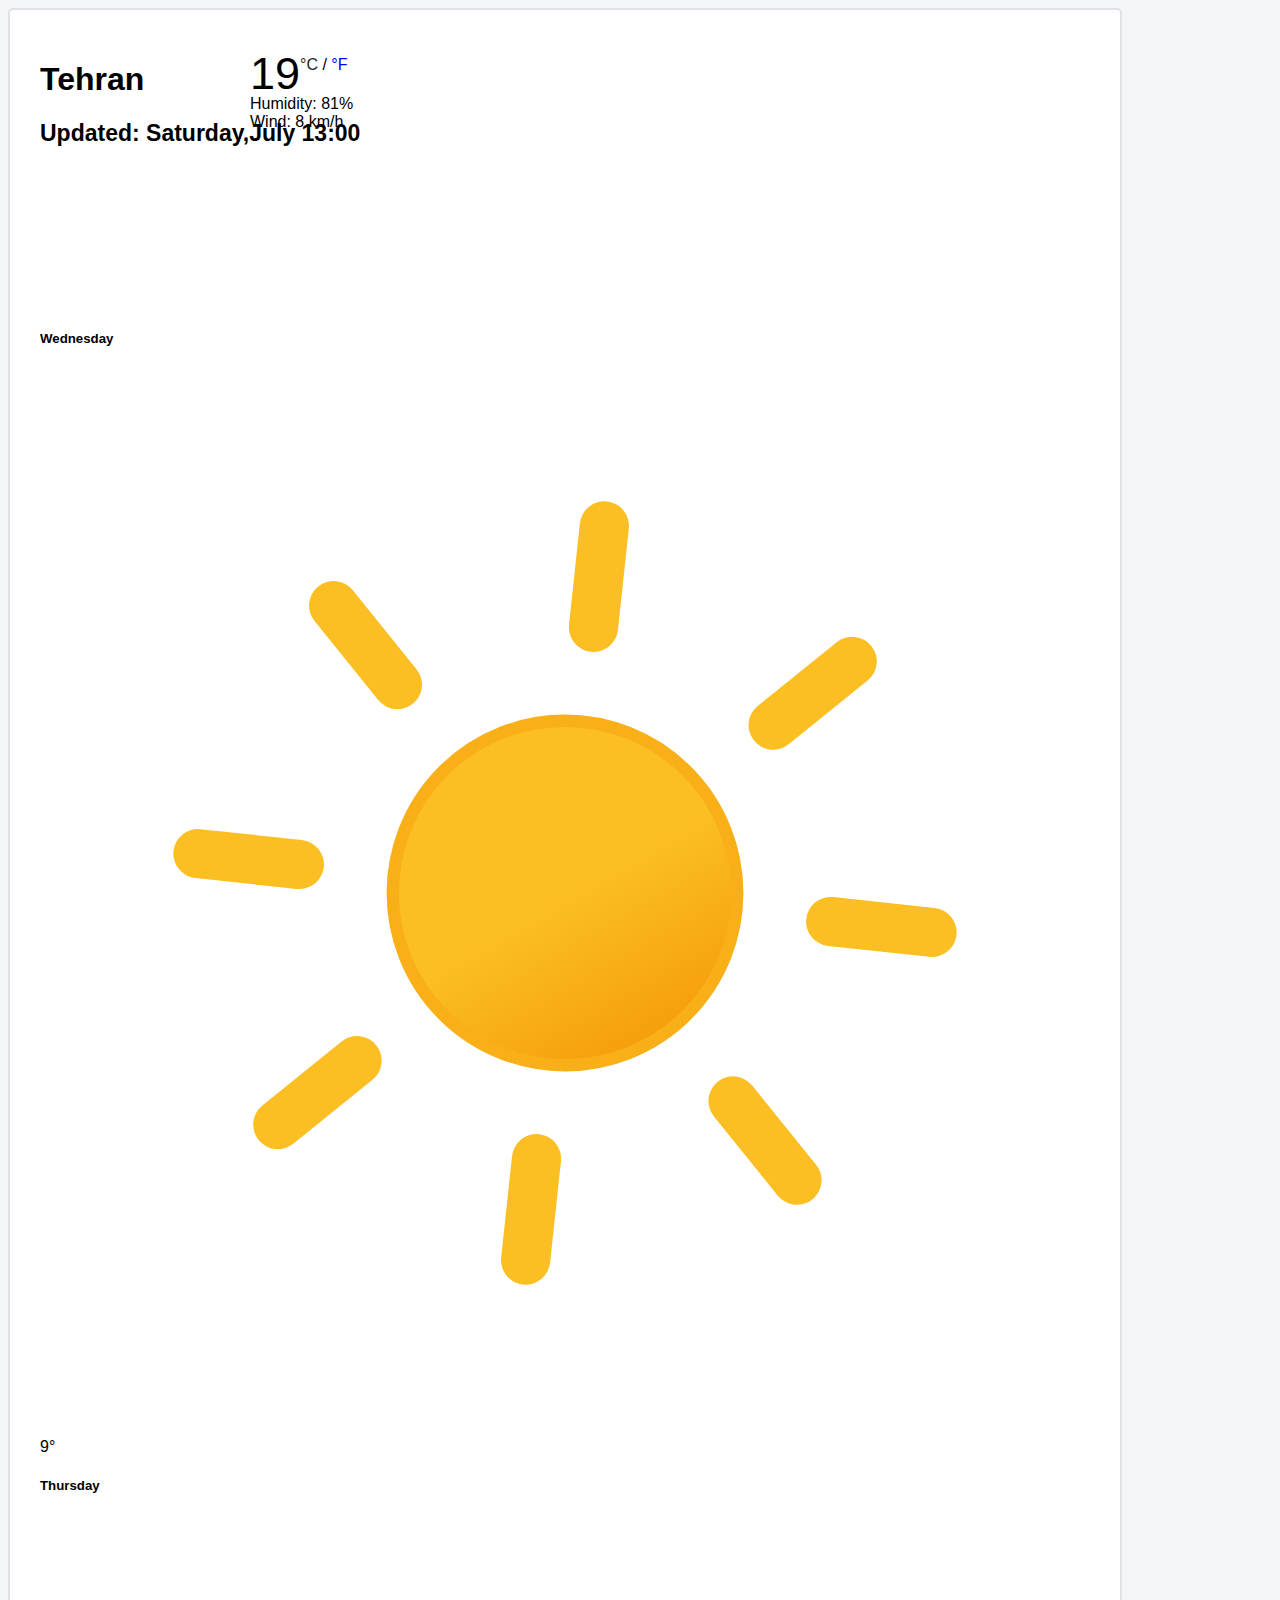
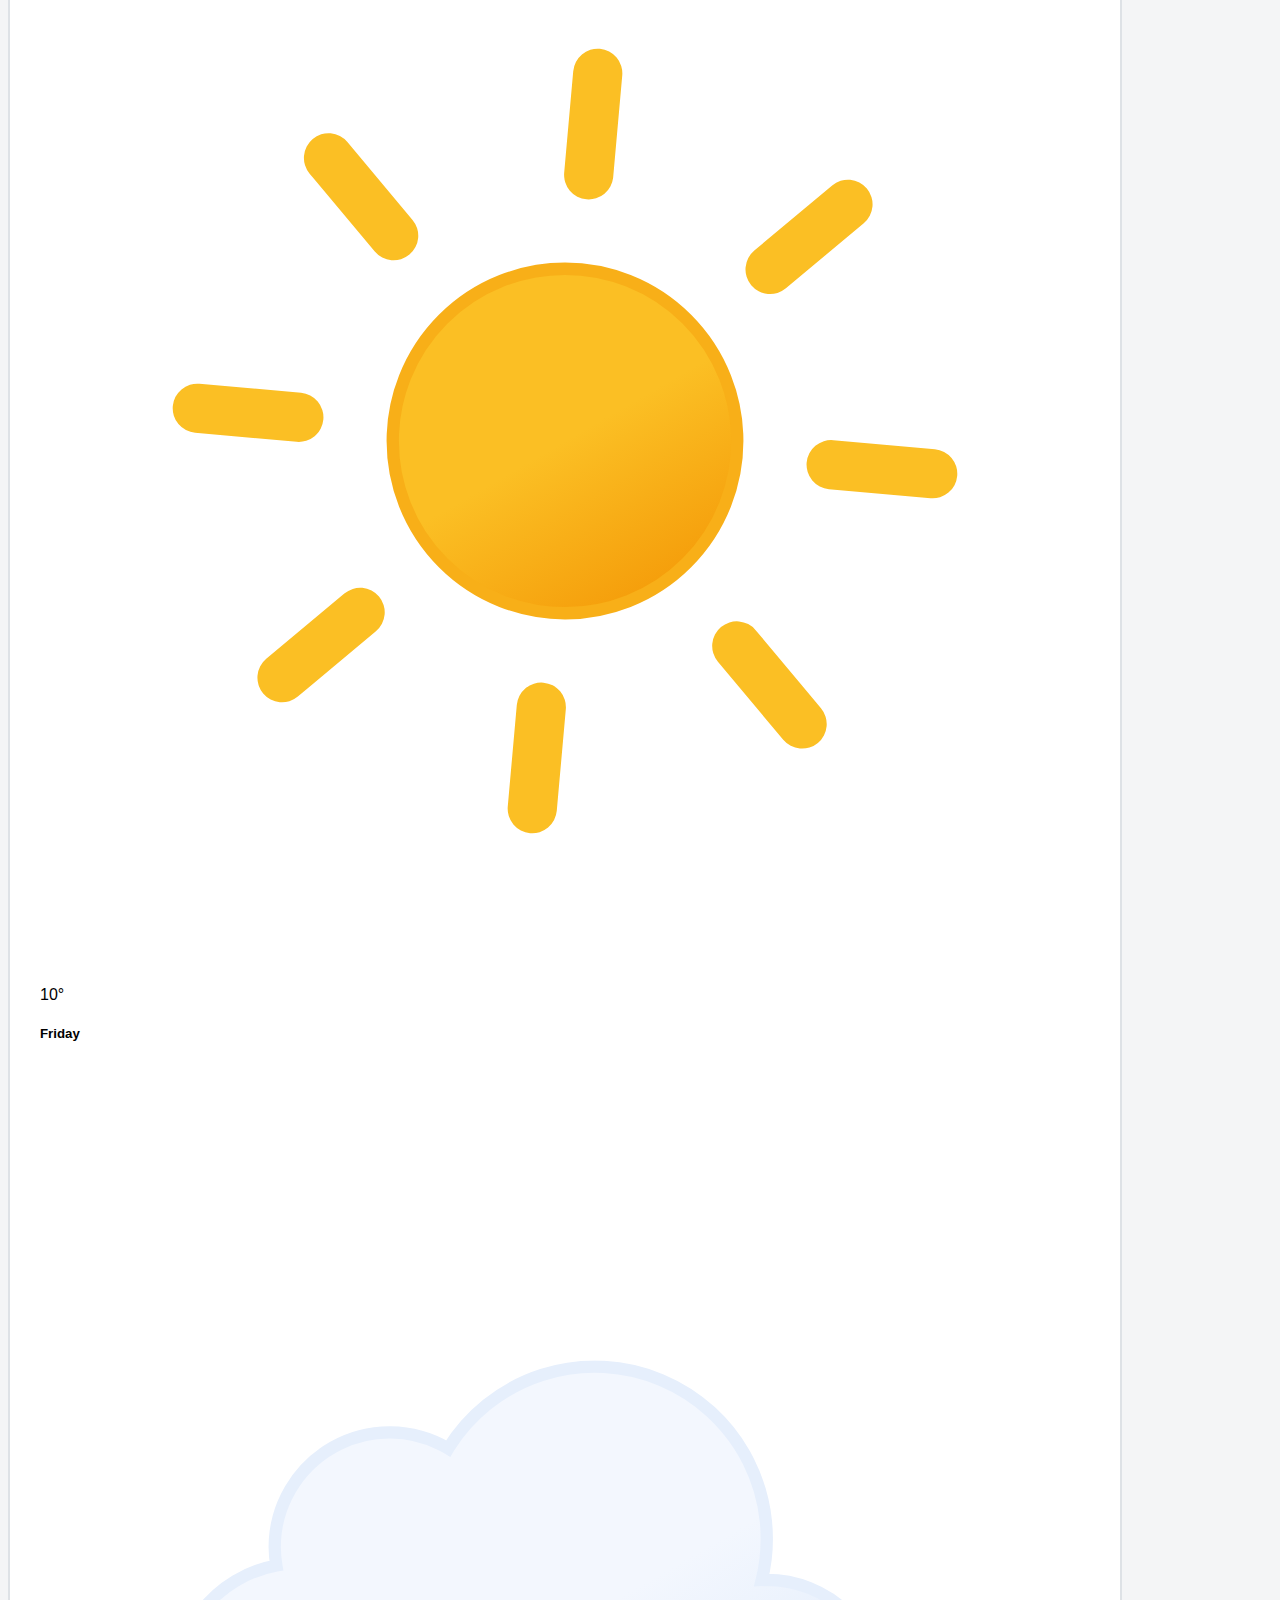
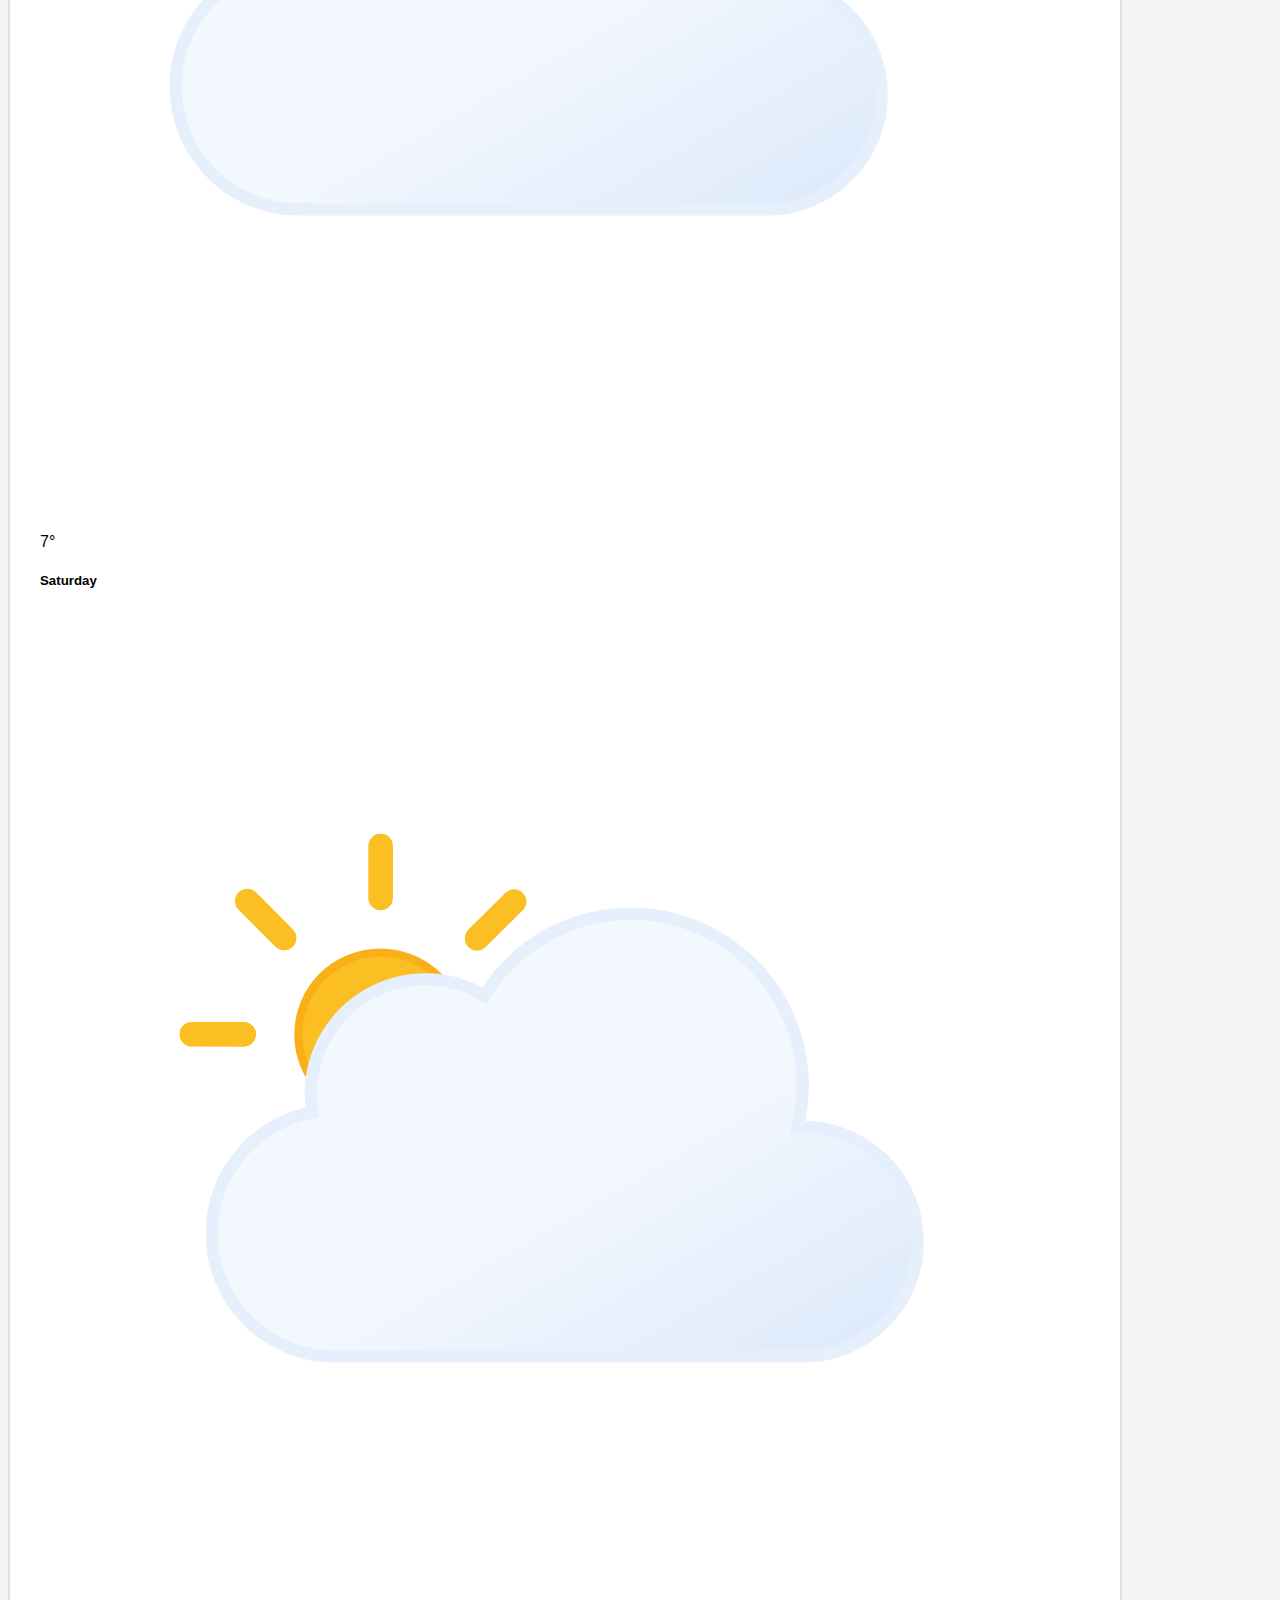
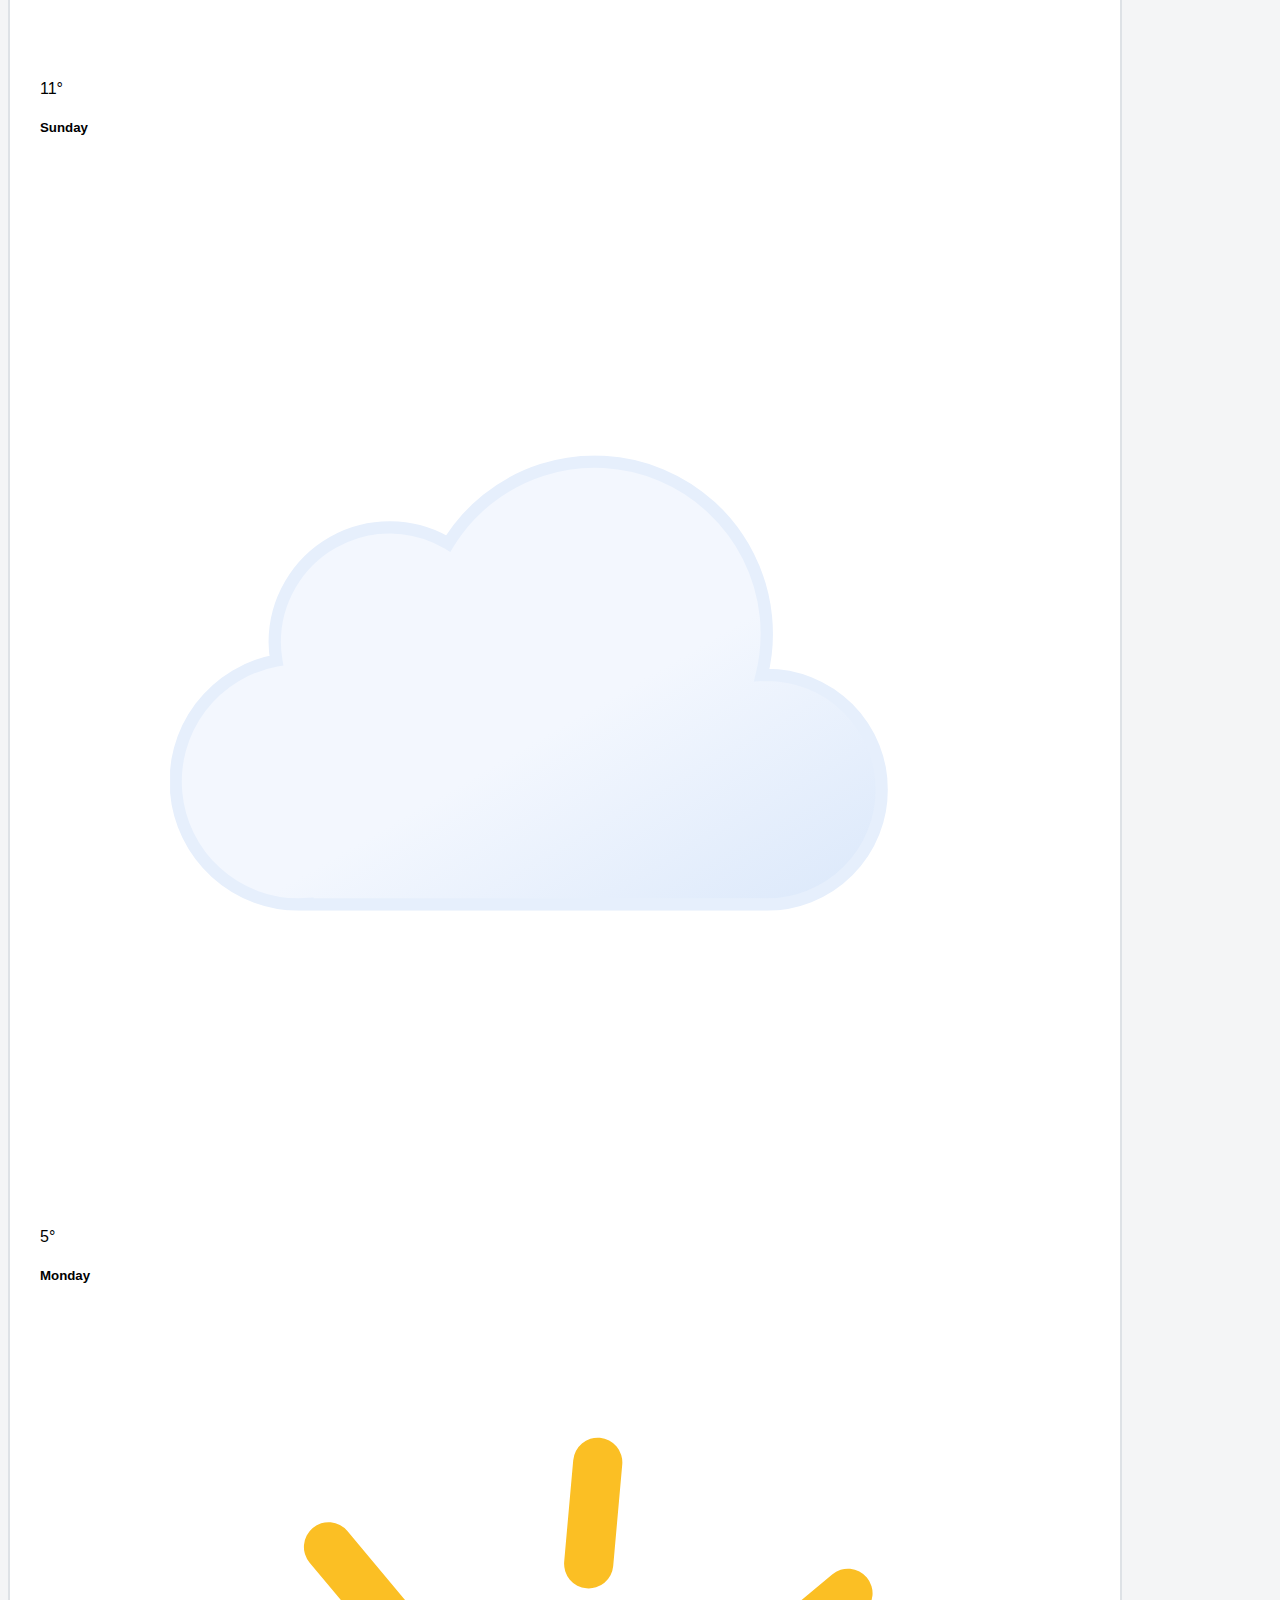
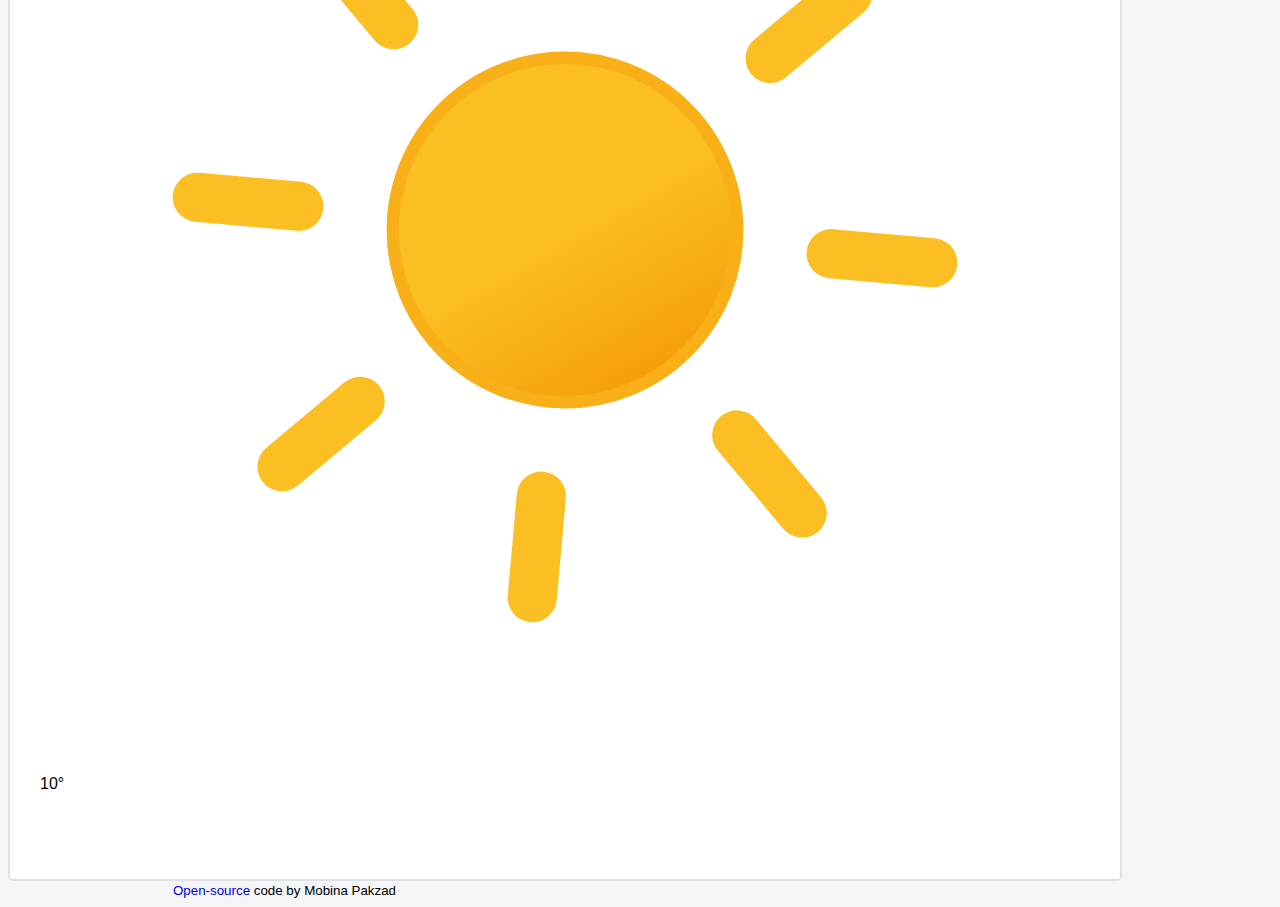
==== commit 1778ca0b: "Added api url with gps coordinates" ====
--- a/weather.html
+++ b/weather.html
@@ -17,7 +17,7 @@
     <div class="container">
       <div>
         <h1 id="city">Tehran</h1>
-        <h2>Updated: <span id="date"> Tue,January24 23:59</span></h2>
+        <h2>Updated: <span id="date">Tue,January24 23:59</span></h2>
         <h3></h3>
         <div class="card" style="width: 18rem">
           <img src="" class="card-img-top" alt="" id="icon" />
@@ -50,7 +50,7 @@
                 value="search"
                 class="form-control btn btn-primary"
               />
-              <button type="button" class="btn btn-info">Current</button>
+              <button type="button" class="btn btn-info">Location</button>
             </div>
           </div>
         </form>
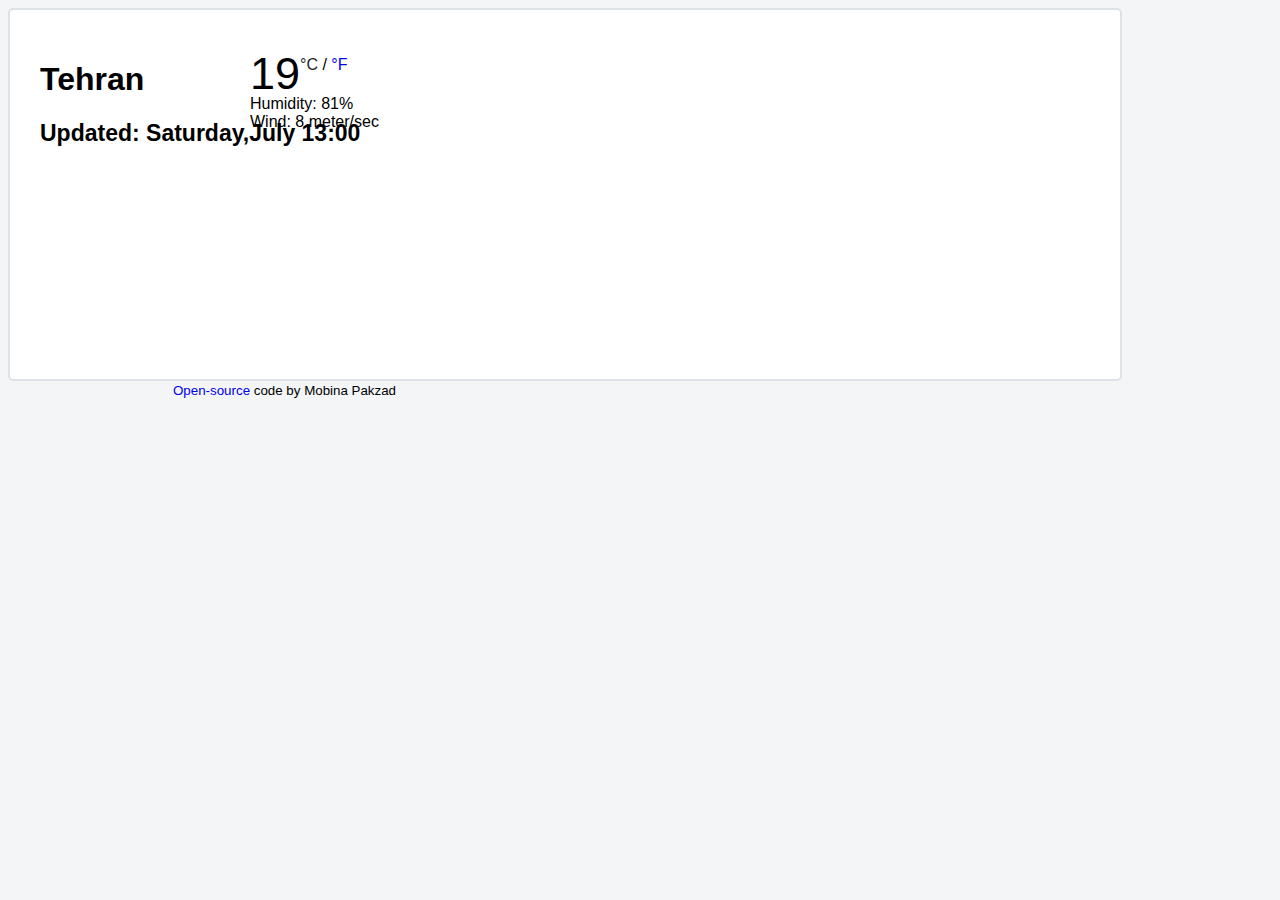
==== commit f72ecc9b: "Added forecast" ====
--- a/weather.html
+++ b/weather.html
@@ -32,7 +32,7 @@
             >
           </li>
           <li class="description">Humidity: <span id="humidity">81</span>%</li>
-          <li class="description">Wind: <span id="wind">8</span> km/h</li>
+          <li class="description">Wind: <span id="wind">8</span> meter/sec</li>
         </ul>
         <form id="search-form">
           <div class="row">
@@ -54,62 +54,7 @@
             </div>
           </div>
         </form>
-        <div class="row" id="forecast">
-          <div class="col-sm-2 mb-3 mb-sm-0">
-            <div class="card">
-              <div class="card-body">
-                <h5 class="card-title">Wednesday</h5>
-                <img src="media/clear-day.svg" class="free" />
-                <p class="card-text">9°</p>
-              </div>
-            </div>
-          </div>
-          <div class="col-sm-2">
-            <div class="card">
-              <div class="card-body">
-                <h5 class="card-title">Thursday</h5>
-                <img src="media/clear-day.svg" class="free" />
-                <p class="card-text">10°</p>
-              </div>
-            </div>
-          </div>
-          <div class="col-sm-2">
-            <div class="card">
-              <div class="card-body">
-                <h5 class="card-title">Friday</h5>
-                <img src="media/cloudy.svg" class="free" />
-                <p class="card-text">7°</p>
-              </div>
-            </div>
-          </div>
-          <div class="col-sm-2">
-            <div class="card">
-              <div class="card-body">
-                <h5 class="card-title">Saturday</h5>
-                <img src="media/partly-cloudy-day.svg" class="free" />
-                <p class="card-text">11°</p>
-              </div>
-            </div>
-          </div>
-          <div class="col-sm-2">
-            <div class="card">
-              <div class="card-body">
-                <h5 class="card-title">Sunday</h5>
-                <img src="media/cloudy.svg" class="free" />
-                <p class="card-text">5°</p>
-              </div>
-            </div>
-          </div>
-          <div class="col-sm-2">
-            <div class="card">
-              <div class="card-body">
-                <h5 class="card-title">Monday</h5>
-                <img src="media/clear-day.svg" class="free" />
-                <p class="card-text">10°</p>
-              </div>
-            </div>
-          </div>
-        </div>
+        <div id="forecast"></div>
       </div>
     </div>
     <small><a href="#">Open-source</a> code by Mobina Pakzad</small>
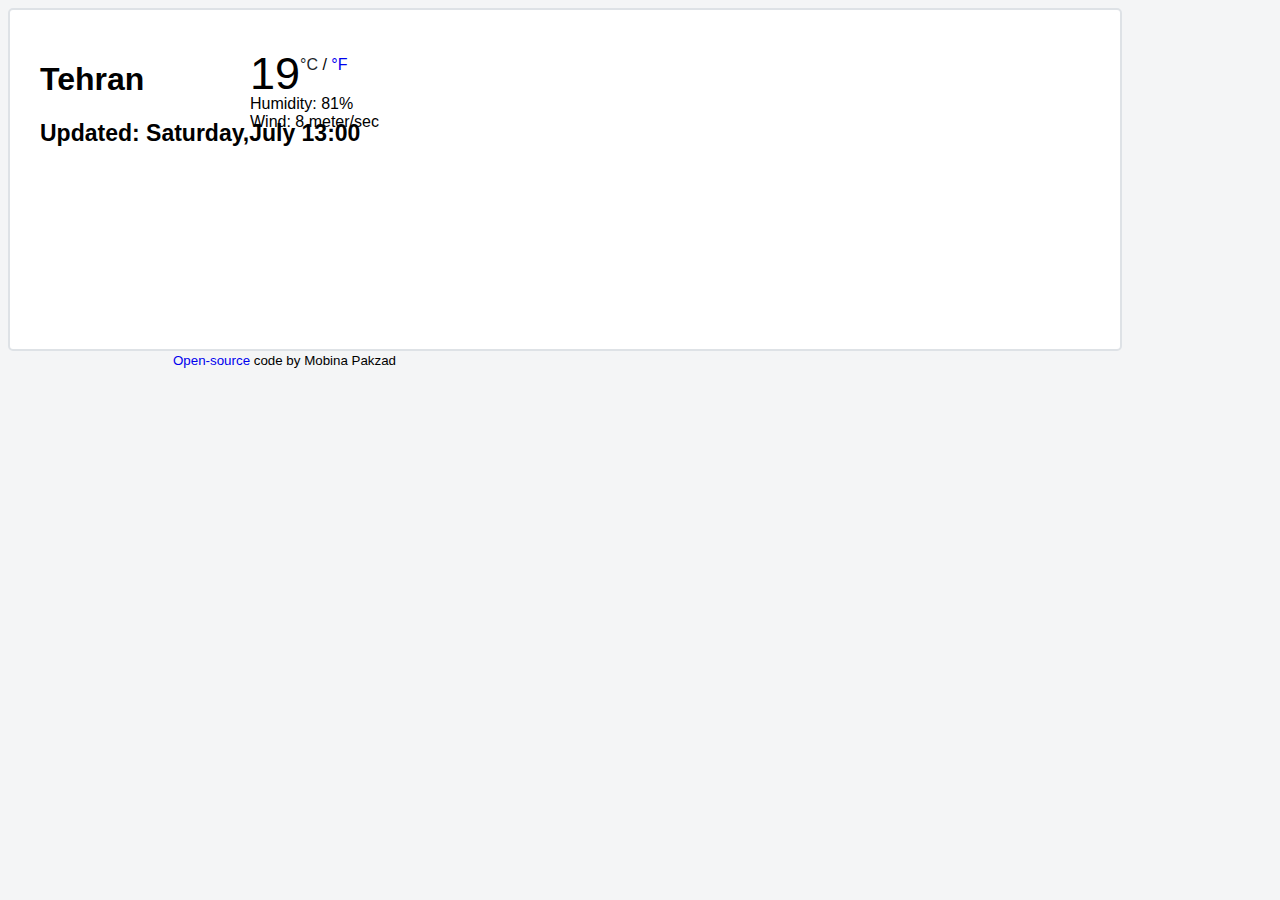
==== commit a9a4b543: "Deleted location button" ====
--- a/weather.html
+++ b/weather.html
@@ -50,7 +50,6 @@
                 value="search"
                 class="form-control btn btn-primary"
               />
-              <button type="button" class="btn btn-info">Location</button>
             </div>
           </div>
         </form>
--- a/src/weather.css
+++ b/src/weather.css
@@ -4,6 +4,7 @@
 }
 .container {
   padding: 30px;
+  padding-bottom: 0;
   border: 2px solid #dee2e6;
   border-radius: 5px;
   background-color: #fff;
@@ -54,18 +55,26 @@
   bottom: 426px;
   left: 500px;
 }
-.btn-info {
-  position: relative;
-  bottom: 38px;
-  left: 95px;
-}
 
 .card {
   border-color: #fff;
 }
 #forecast {
   position: relative;
-  bottom: 40px;
+  bottom: 90px;
+}
+.card-title {
+  text-align: center;
+}
+.card-text {
+  text-align: center;
+}
+#minimum {
+  color: #2e79ba;
+}
+.forecast-icon {
+  display: block;
+  margin: 0 auto;
 }
 small {
   margin-left: 165px;
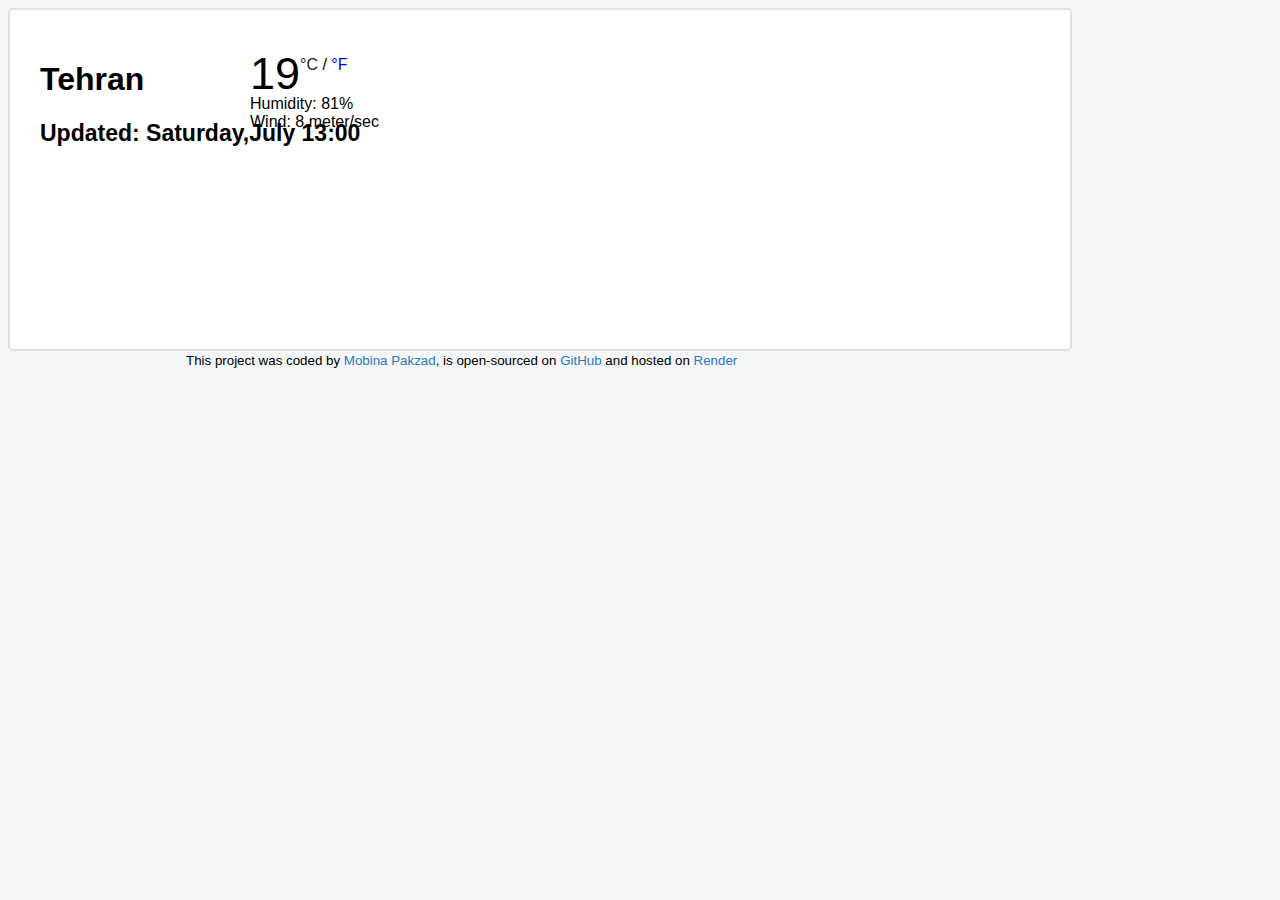
==== commit 6dc32d34: "Restyled small" ====
--- a/weather.html
+++ b/weather.html
@@ -56,7 +56,17 @@
         <div id="forecast"></div>
       </div>
     </div>
-    <small><a href="#">Open-source</a> code by Mobina Pakzad</small>
+    <small
+      >This project was coded by <span class="small">Mobina Pakzad</span>, is
+      open-sourced on
+      <a
+        href="https://github.com/MobinaPakzad/Weather-App-Project"
+        target="_blank"
+        class="small"
+        >GitHub</a
+      >
+      and hosted on <a href="#" target="_blank" class="small">Render</a></small
+    >
   </body>
   <script src="src/weather.js"></script>
 </html>
--- a/src/weather.css
+++ b/src/weather.css
@@ -8,7 +8,7 @@
   border: 2px solid #dee2e6;
   border-radius: 5px;
   background-color: #fff;
-  max-width: 1050px;
+  max-width: 1000px;
 }
 h2 {
   font-size: 23px;
@@ -77,5 +77,11 @@
   margin: 0 auto;
 }
 small {
-  margin-left: 165px;
+  margin-left: 178px;
 }
+.small {
+  color: #2e79ba;
+}
+.small:hover {
+  text-decoration: underline;
+}
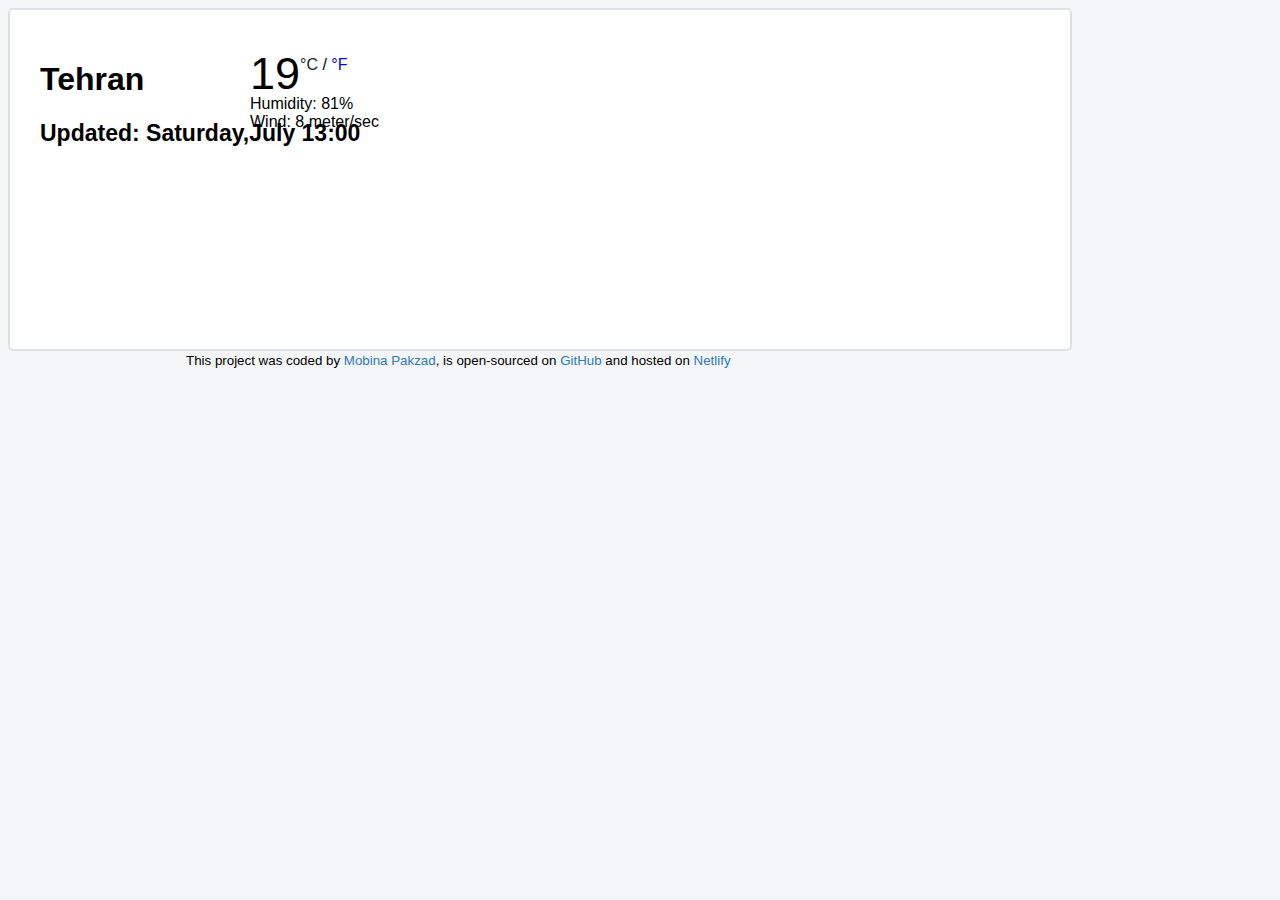
==== commit 5c8f9f04: "Updated small" ====
--- a/weather.html
+++ b/weather.html
@@ -65,7 +65,7 @@
         class="small"
         >GitHub</a
       >
-      and hosted on <a href="#" target="_blank" class="small">Render</a></small
+      and hosted on <a href="#" target="_blank" class="small">Netlify</a></small
     >
   </body>
   <script src="src/weather.js"></script>
